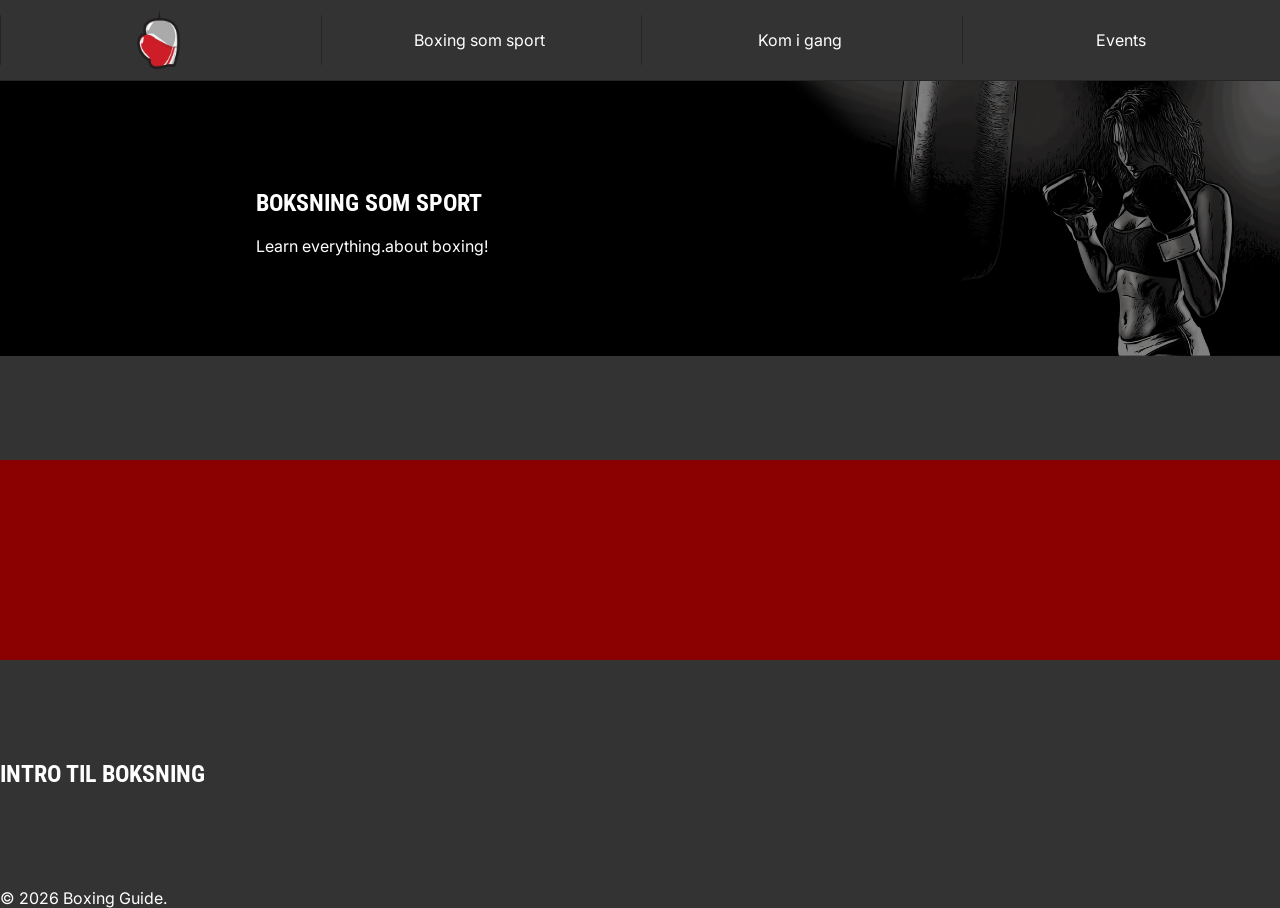
==== boxing som sport.html @ 8a67fa8e "outofsd" ====
<!doctype html>
<html lang="en">
  <head>
    <meta charset="UTF-8" />
    <meta name="viewport" content="width=device-width, initial-scale=1.0" />
    <title>Boxing som sport</title>
    <link rel="stylesheet" href="css/style.css" />
    <link rel="stylesheet" href="css/layout.css">
    <link rel="icon" href="imgs/favicon.png">
  </head>

  <body>
</html>
<body>
  

<header>
<nav class="grid4x1">
<a href="index.html"><img src="imgs/favicon.png" alt=""></a>
<a href="boxing som sport.html">Boxing som sport</a>
<a href="kom i gang.html">Kom i gang</a>
<a href="events.html">Events</a>
</nav>
</header>

<section class="sectionpadding">
<div class="hero">
  <img src="imgs/workout.png">
  <div class="hero-content-left">
    <h1>BOKSNING SOM SPORT</h1>
    <p>Learn everything.about boxing!</p>
  </div>
</div>

<div class="redsection"></div>
<h1>INTRO TIL BOKSNING</h1>
</div>
</section>








<footer>
&copy 2026 Boxing Guide.

</footer>


</body>
---- css/style.css ----
@font-face {
  font-family: "babes";
  src: url(../fonts/babes-neue.woff2) format("woff2");
}

@font-face {
  font-family: "inter";
  src: url(../fonts/inter.woff2) format("woff2");
}

@font-face {
  font-family: "roboto";
  src: url(../fonts/roboto.woff2) format("woff2");
}

html {
  scroll-behavior: smooth;
}

p {
  font-family: "inter", sans-serif;
}

h1, h2{
  font-family: "roboto", sans-serif;
}


img {
  max-width: 100%;
  height: auto;
}

body {
  margin: 0px;
  padding: 0px;
  background-color: #333;
  font-family: "inter";
  color: white;
}

summary {
  font-family: "roboto", sans-serif;
}

header {
  display: flex;
  align-items: center;
  height: 80px;
  position: sticky;
  top: 0;
  z-index: 10;
  border-bottom: #252525 solid 1px;
}

header a img {
align-items: left;
justify-content: left;
}

header a {
  color: inherit;
  text-decoration: none;
  display: flex;
  align-items: center;
}

nav {
  flex: 1;
  display: flex;
}

nav a {
  display: flex;
  justify-content: center;
  
  height: 80px;          
}

header img {
  max-height: 60px;
  padding-left: 0px;
}

.button1 {
  background-color: red;
  color: white;
  margin-top: 100px;
  border: none;
  padding: 18px 50px;
}

.button1:hover {
  background-color: darkred;
  transition: ease 0.1s;
  color: black;
  cursor: pointer;
}

.hero {
  position: relative;
} 

.hero img {
  width: 100%;
  height: auto;
  filter: brightness(50%);
}

.sectionpadding{
  margin-bottom: 100px;
}

.sectionpadding2{
  margin: 100px 200px;
  
}

.hero-content {
  position: absolute;
  top: 50%;
  left: 50%;
  transform: translate(-50%, -50%);
  color: white;
  text-align: center;
}

.hero-content-left {
  position: absolute;
  top: 50%;
  left: 20%;
  transform: translateY(-50%);
  color: white;
  text-align: left;
}

.grid4x1 {
  display: grid;
  background-color: #333;
  grid-template-columns: repeat(4, 1fr);
  gap: 2px;

}

.grid4x1 a {
position: relative;
  border-right: none;
}

.grid4x1 a:hover {
  background: red;
  filter: brightness(70%);
  transition: transform 0.3s ease;
}

.grid4x1 a::before {
  content: "";
  position: absolute;
  left: 0;
  top: 15px;
  bottom: 15px;
  width: 1px;
  background: #252525;
}

.grid1-1 {
  display: grid;
  background-color: #333;
  grid-template-columns: 1fr 1fr;
  gap: 2px;
  margin: 10px;
}



.card {
  height: 300px;
  background-size: cover;
  background-position: center;
  position: relative;
  border-radius: 5px;
}

.card1 { background-image: url(../imgs/gervonte-davis.webp); }
.card2 { background-image: url(../imgs/gervonte2.jpg); }
.card3 { background-image: url(../imgs/ringropes.jpg); }
.card4 { background-image: url(../imgs/beginner.jpg); }

.card1:hover,
.card2:hover,
.card3:hover,
.card4:hover {
  filter: brightness(70%);
  transition: transform 0.3s ease;
  transform: scale(1.05);
}

.card::before {
  content: "";
  position: absolute;
  inset: 0;
  background: rgba(0,0,0,0.3); /* darkness */
  border-radius: 5px;
}

.text {
  position: relative;
  z-index: 2;
}

.text {
  position: absolute;
  inset: 0;
  display: flex;
  justify-content: center;
  align-items: center;
  text-align: center;
  color: white;
  flex-direction: column; 
}

.centered {
  justify-content: center;
  align-items: center;

}

.faq {
  color: white;
  background: #333;
  padding: 40px;
  max-width: 800px;
  margin: 100px auto;
}

.faq h1 {
  text-align: center;
  margin-bottom: 70px;
}

.faq details {
  color: white;
  margin-bottom: 20px;
  padding: 10px 0;
  border-top: 1px solid #ccc;
  padding: 15px 0;
}

.faq summary {
  color: white;
  font-size: 18px;
  cursor: pointer;
  list-style: none;
  display: flex;
  justify-content: space-between;
}

.faq-content {
  max-height: 0;
  overflow: hidden;
  transition: 0.3s ease;
}

.faq summary::after {
  content: "+";
  font-size: 20px;
}

details[open] .faq-content {
  max-height: 200px;
}

.faq details[open] summary::after {
  content: "−";
}

.redsection {
  background-color: darkred;
  height: 200px;
  margin: 100px 0;
}
---- css/layout.css ----
@media (min-width: 768px) {
    header ul{
        display: flex;
        list-style: none;
        justify-content: center;
        gap: 20px;
    }

}
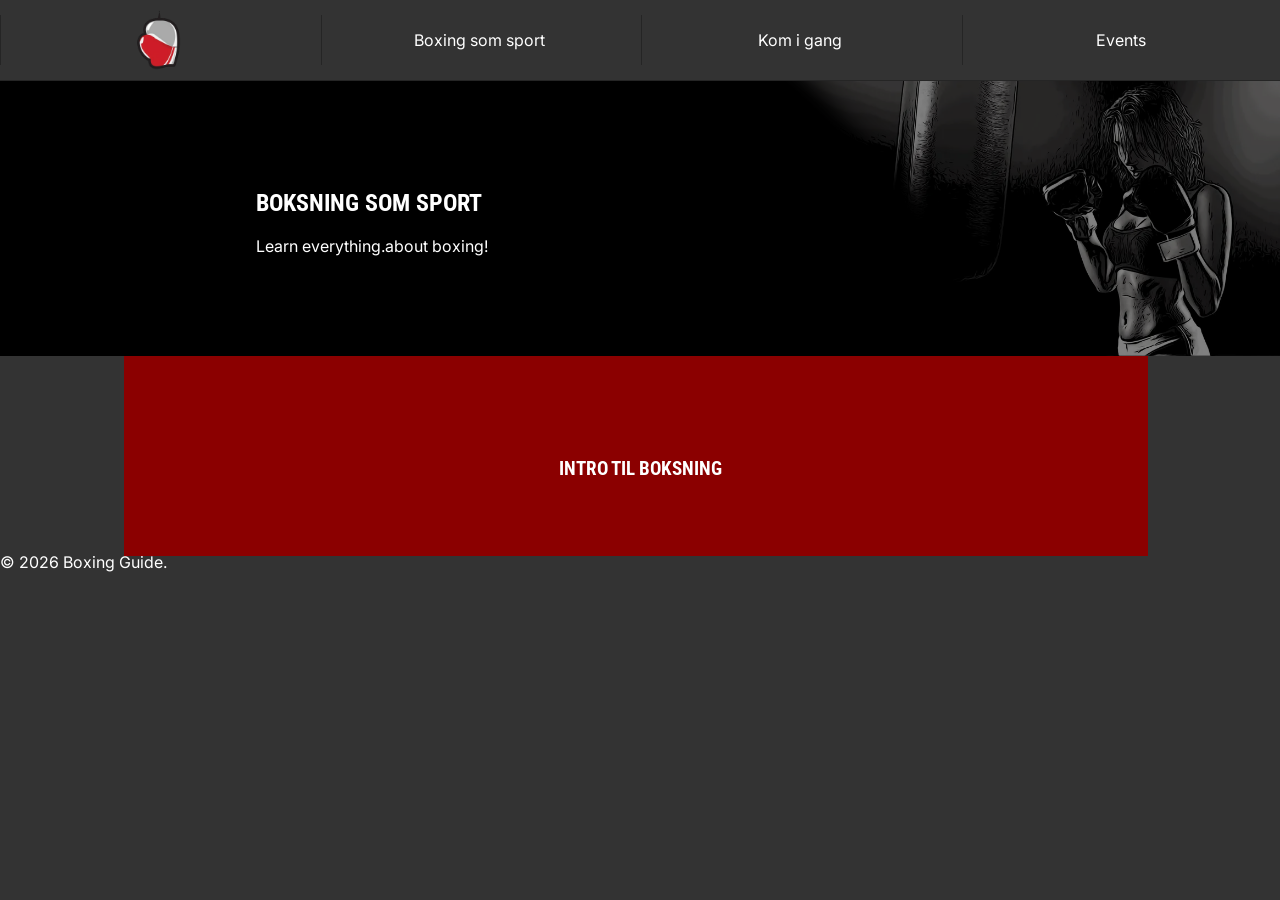
==== commit 5e7d9c8e: "pushing p" ====
--- a/boxing som sport.html
+++ b/boxing som sport.html
@@ -23,18 +23,26 @@
 </nav>
 </header>
 
-<section class="sectionpadding">
-<div class="hero">
-  <img src="imgs/workout.png">
-  <div class="hero-content-left">
-    <h1>BOKSNING SOM SPORT</h1>
-    <p>Learn everything.about boxing!</p>
-  </div>
+<section>
+<div>
+    <div class="hero">
+        <img src="imgs/workout.png">
+        <div class="hero-content-left">
+            <h1>BOKSNING SOM SPORT</h1>
+            <p>Learn everything.about boxing!</p>
+        </div>
+    </div>
 </div>
 
-<div class="redsection"></div>
-<h1>INTRO TIL BOKSNING</h1>
-</div>
+<section>
+    <div class="container">
+        <div class="redsection">
+            <h1 class="hero-content">INTRO TIL BOKSNING</h1>
+        </div>
+
+    </div>
+</section>
+
 </section>
 
 
--- a/css/style.css
+++ b/css/style.css
@@ -21,10 +21,10 @@
   font-family: "inter", sans-serif;
 }
 
-h1, h2{
+h1,
+h2 {
   font-family: "roboto", sans-serif;
 }
-
 
 img {
   max-width: 100%;
@@ -43,6 +43,11 @@
   font-family: "roboto", sans-serif;
 }
 
+section {
+  margin: 0px;
+  padding: 0px;
+}
+
 header {
   display: flex;
   align-items: center;
@@ -54,8 +59,8 @@
 }
 
 header a img {
-align-items: left;
-justify-content: left;
+  align-items: left;
+  justify-content: left;
 }
 
 header a {
@@ -73,8 +78,8 @@
 nav a {
   display: flex;
   justify-content: center;
-  
-  height: 80px;          
+
+  height: 80px;
 }
 
 header img {
@@ -99,7 +104,7 @@
 
 .hero {
   position: relative;
-} 
+}
 
 .hero img {
   width: 100%;
@@ -107,13 +112,12 @@
   filter: brightness(50%);
 }
 
-.sectionpadding{
+.sectionpadding {
   margin-bottom: 100px;
 }
 
-.sectionpadding2{
+.sectionpadding2 {
   margin: 100px 200px;
-  
 }
 
 .hero-content {
@@ -139,11 +143,10 @@
   background-color: #333;
   grid-template-columns: repeat(4, 1fr);
   gap: 2px;
-
 }
 
 .grid4x1 a {
-position: relative;
+  position: relative;
   border-right: none;
 }
 
@@ -171,8 +174,6 @@
   margin: 10px;
 }
 
-
-
 .card {
   height: 300px;
   background-size: cover;
@@ -181,10 +182,18 @@
   border-radius: 5px;
 }
 
-.card1 { background-image: url(../imgs/gervonte-davis.webp); }
-.card2 { background-image: url(../imgs/gervonte2.jpg); }
-.card3 { background-image: url(../imgs/ringropes.jpg); }
-.card4 { background-image: url(../imgs/beginner.jpg); }
+.card1 {
+  background-image: url(../imgs/gervonte-davis.webp);
+}
+.card2 {
+  background-image: url(../imgs/gervonte2.jpg);
+}
+.card3 {
+  background-image: url(../imgs/ringropes.jpg);
+}
+.card4 {
+  background-image: url(../imgs/beginner.jpg);
+}
 
 .card1:hover,
 .card2:hover,
@@ -199,7 +208,7 @@
   content: "";
   position: absolute;
   inset: 0;
-  background: rgba(0,0,0,0.3); /* darkness */
+  background: rgba(0, 0, 0, 0.3); /* darkness */
   border-radius: 5px;
 }
 
@@ -216,13 +225,12 @@
   align-items: center;
   text-align: center;
   color: white;
-  flex-direction: column; 
+  flex-direction: column;
 }
 
 .centered {
   justify-content: center;
   align-items: center;
-
 }
 
 .faq {
@@ -277,5 +285,12 @@
 .redsection {
   background-color: darkred;
   height: 200px;
-  margin: 100px 0;
-}+  width: 100%;
+  margin: -4px;
+}
+
+.container {
+  width: 80%;
+  margin: 0px auto;
+  margin-top: 0px;
+}
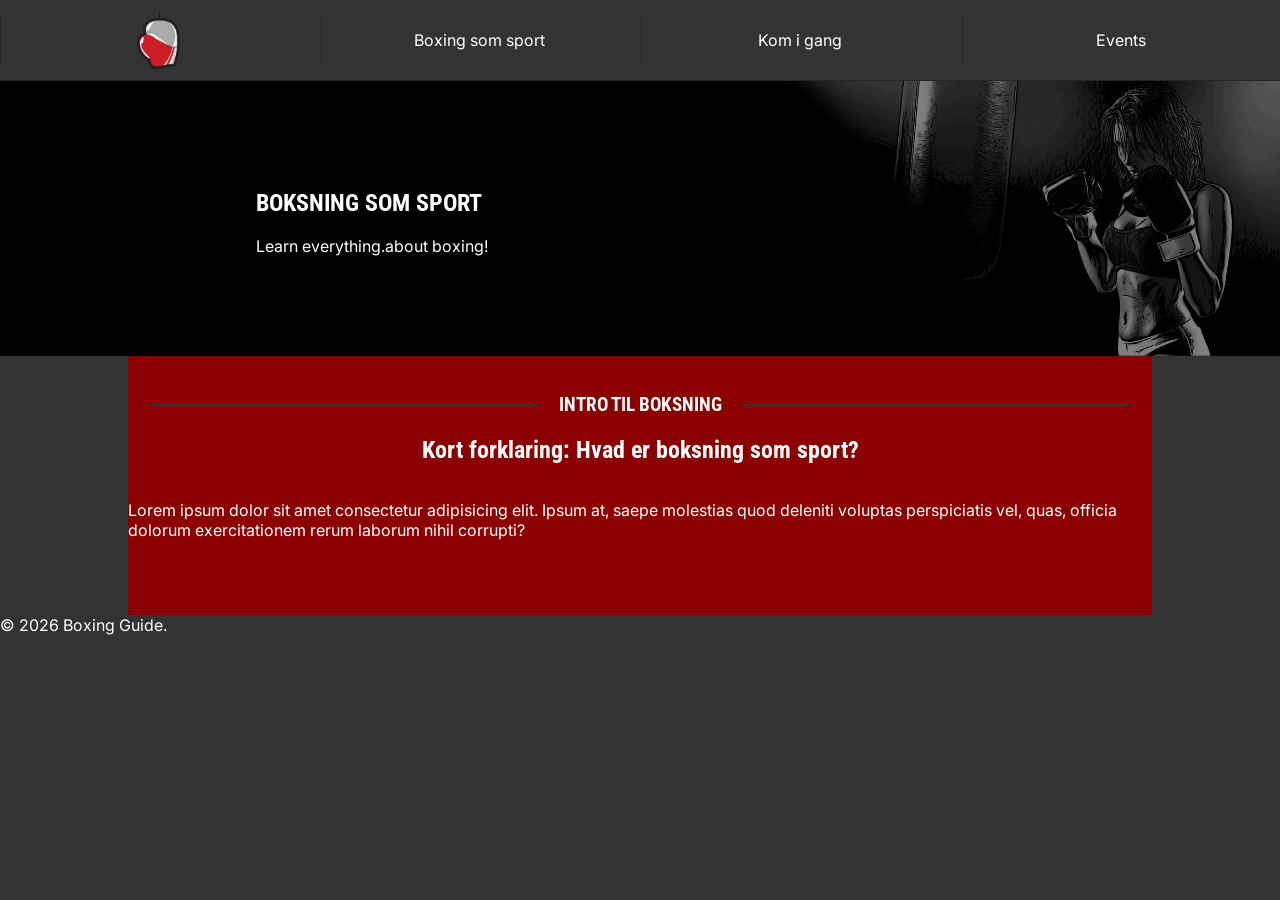
==== commit 61f55ab4: "kick out - travis scott" ====
--- a/boxing som sport.html
+++ b/boxing som sport.html
@@ -34,12 +34,11 @@
     </div>
 </div>
 
-<section>
-    <div class="container">
-        <div class="redsection">
-            <h1 class="hero-content">INTRO TIL BOKSNING</h1>
-        </div>
-
+<section class="container">
+    <div class="redsection">
+        <div class="title-line"><h1>INTRO TIL BOKSNING</h1></div>
+        <h2>Kort forklaring: Hvad er boksning som sport?</h2>
+        <p>Lorem ipsum dolor sit amet consectetur adipisicing elit. Ipsum at, saepe molestias quod deleniti voluptas perspiciatis vel, quas, officia dolorum exercitationem rerum laborum nihil corrupti?</p>
     </div>
 </section>
 
--- a/css/style.css
+++ b/css/style.css
@@ -286,7 +286,12 @@
   background-color: darkred;
   height: 200px;
   width: 100%;
-  margin: -4px;
+  margin-top: -25px;
+  padding: 40px 0px;
+  display: flex;
+  flex-direction: column;
+  justify-content: center;
+  align-items: center;
 }
 
 .container {
@@ -294,3 +299,23 @@
   margin: 0px auto;
   margin-top: 0px;
 }
+
+.title-line {
+  display: flex;
+  align-items: center;
+  gap: 20px;
+  width: 96%;
+}
+
+.title-line::before,
+.title-line::after {
+  content: "";
+  flex: 1;
+  height: 2px;
+  background: #333;
+}
+
+.title-line h1 {
+  margin: 0;
+  white-space: nowrap;
+}
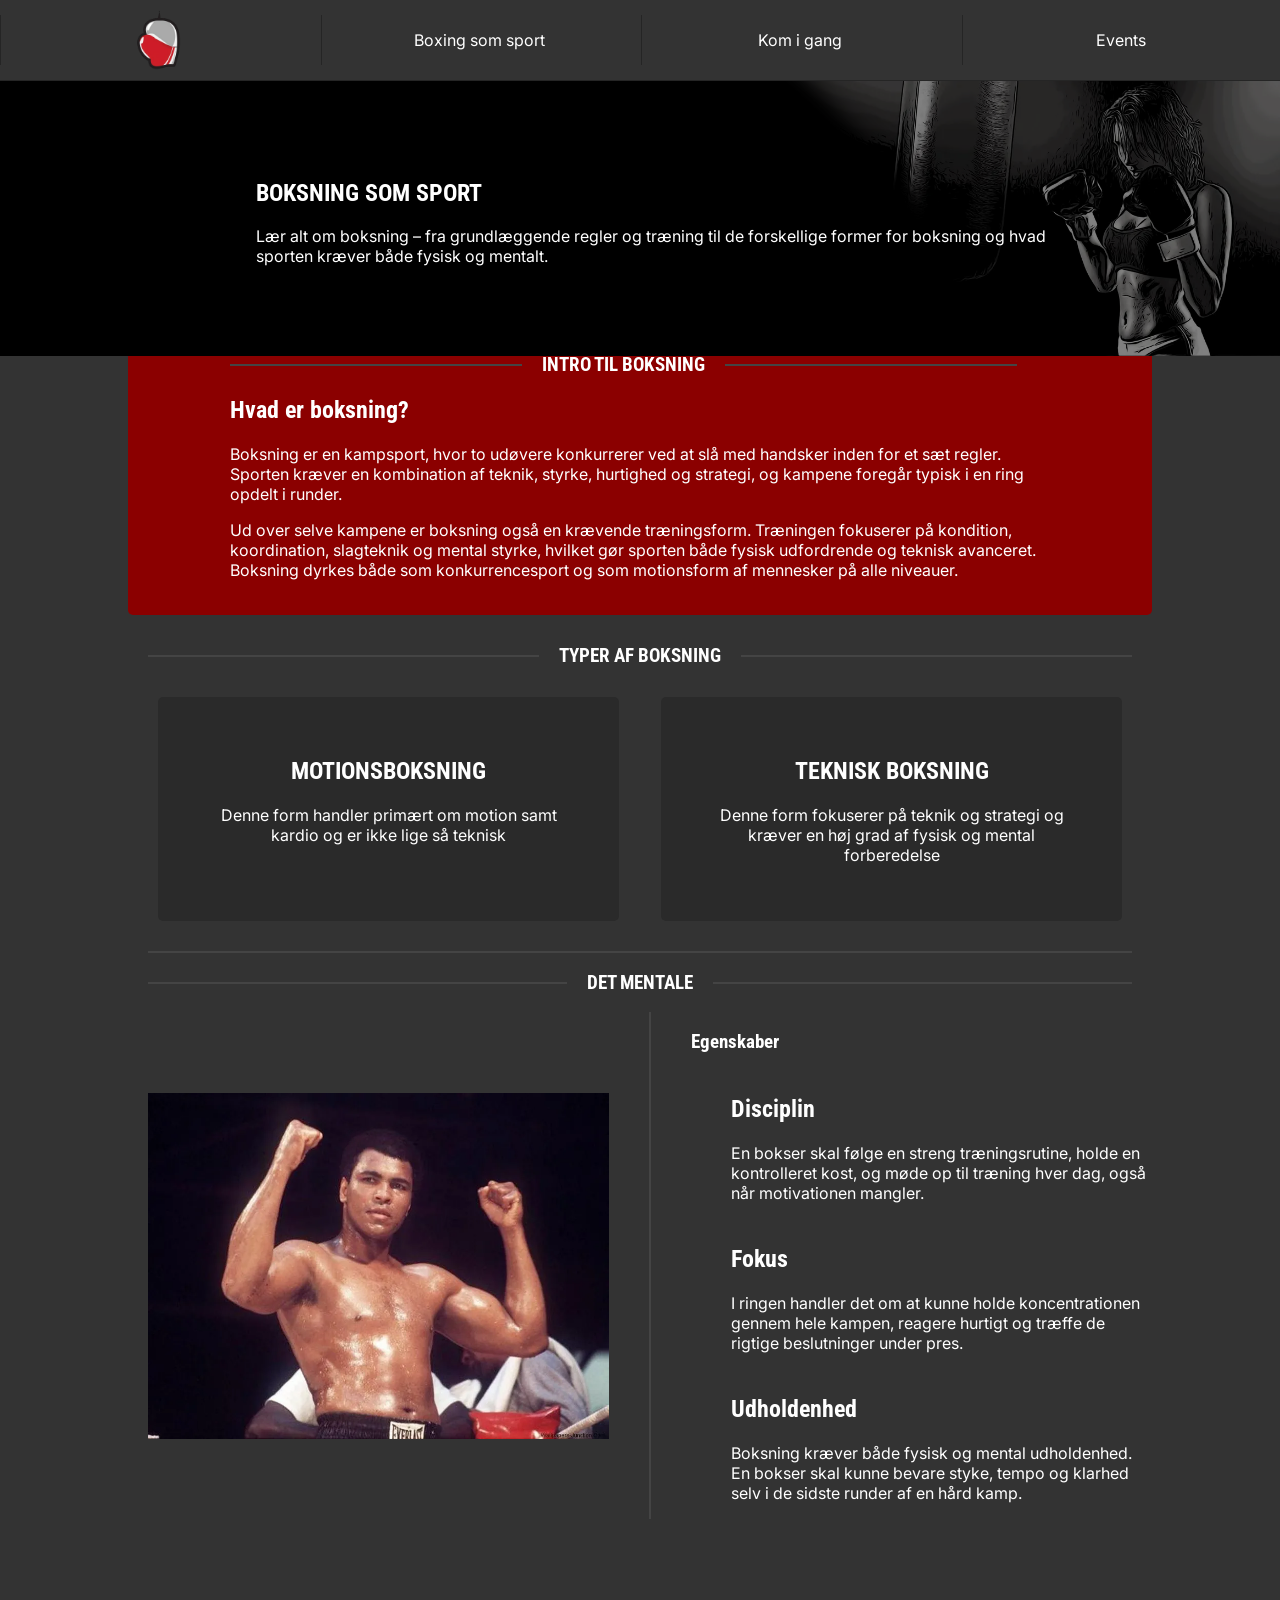
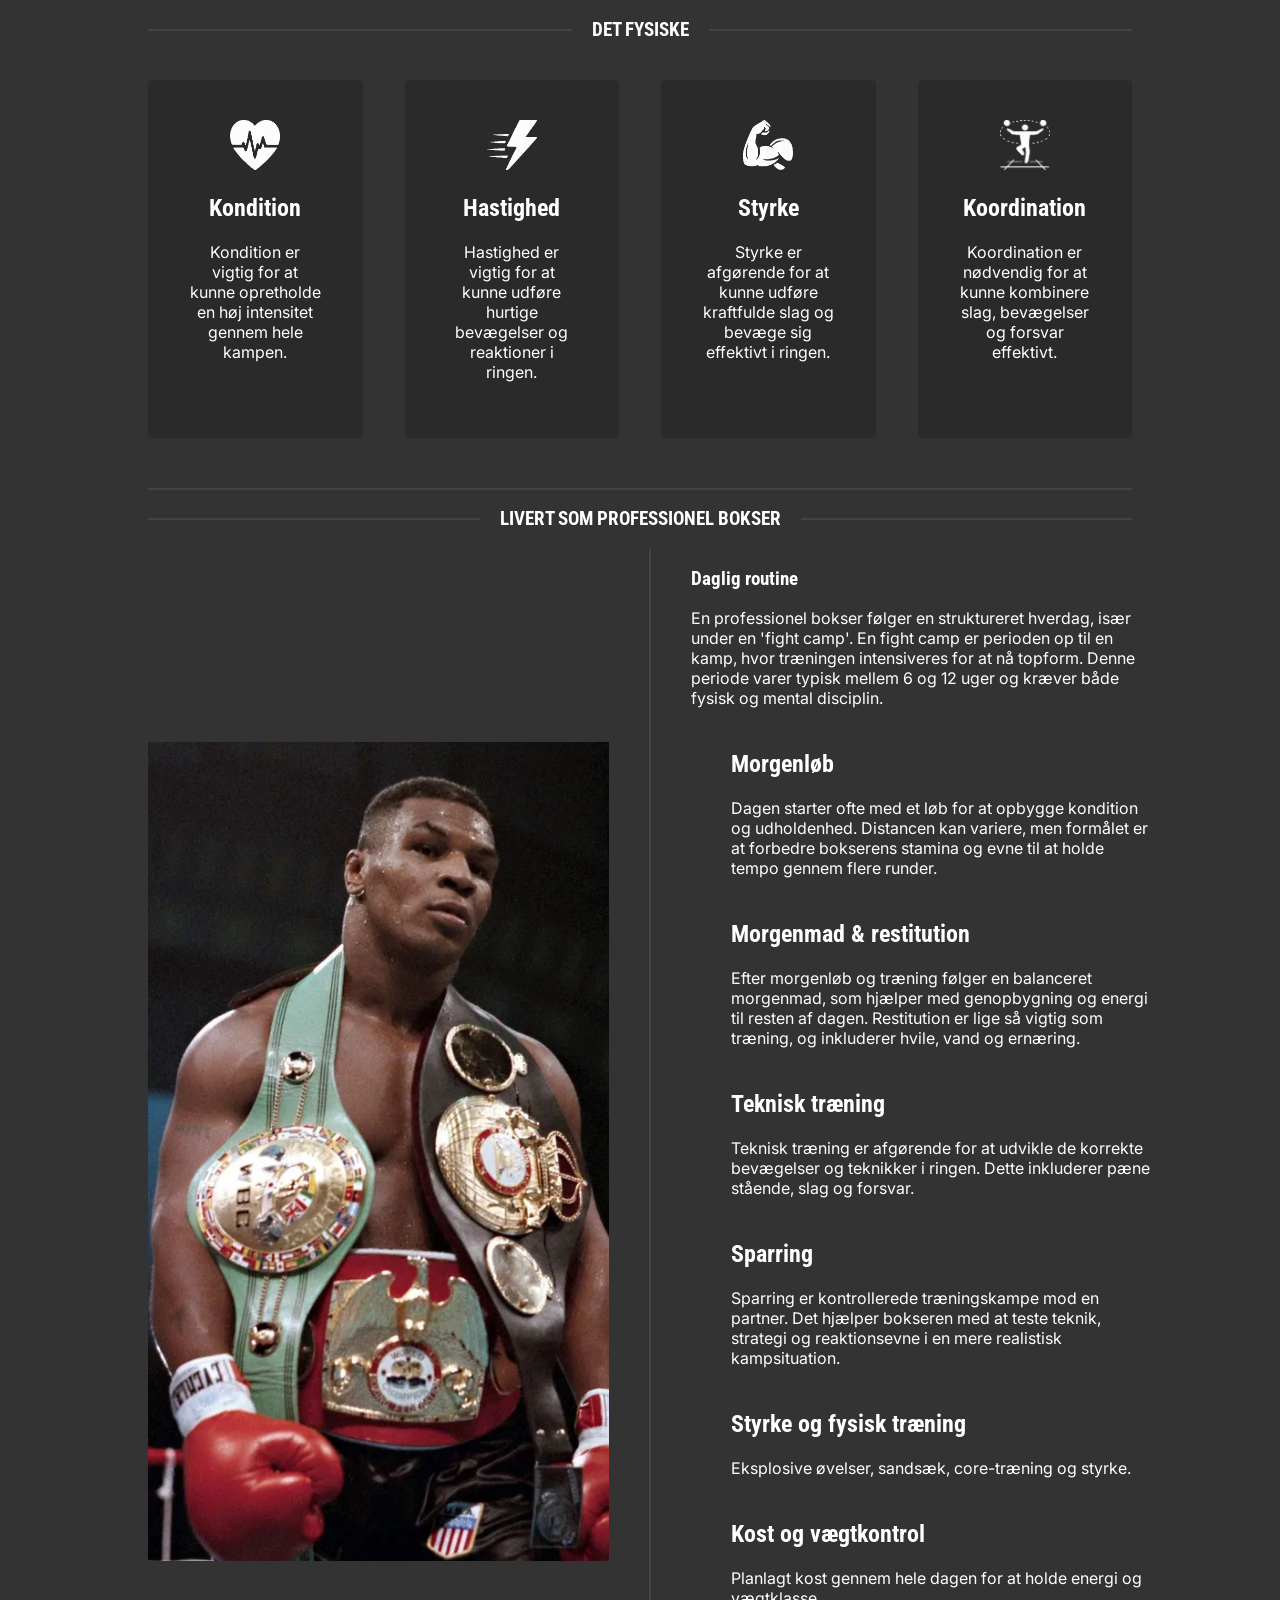
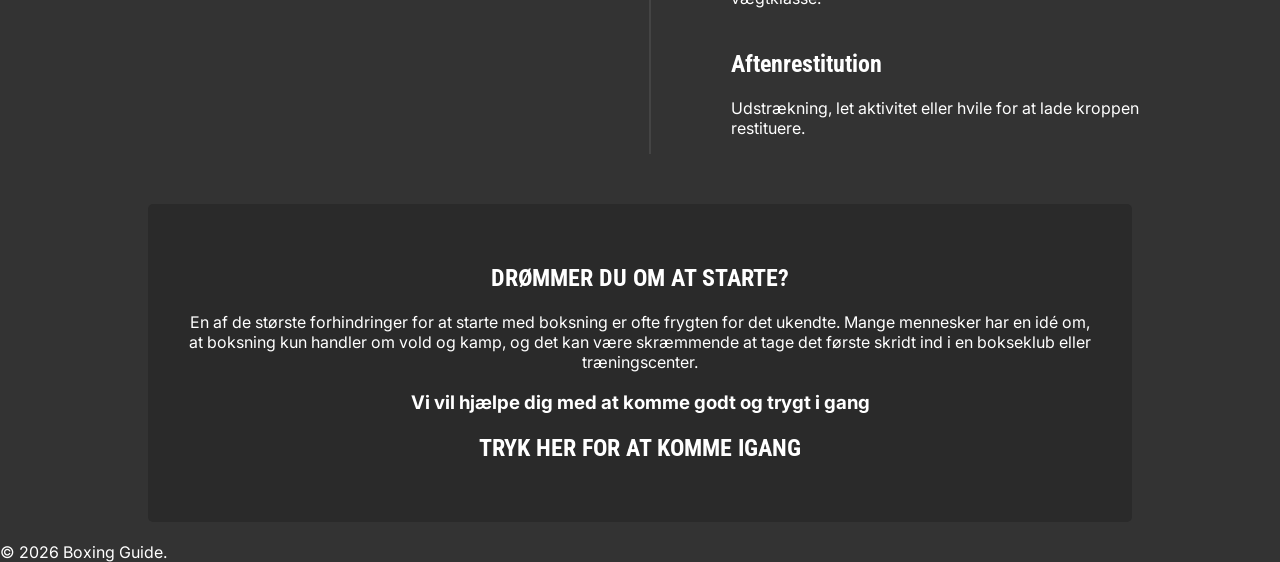
==== commit 076bca04: "Passiontfruit - Drake" ====
--- a/boxing som sport.html
+++ b/boxing som sport.html
@@ -5,56 +5,253 @@
     <meta name="viewport" content="width=device-width, initial-scale=1.0" />
     <title>Boxing som sport</title>
     <link rel="stylesheet" href="css/style.css" />
-    <link rel="stylesheet" href="css/layout.css">
-    <link rel="icon" href="imgs/favicon.png">
+    <link rel="stylesheet" href="css/layout.css" />
+    <link rel="icon" href="imgs/favicon.png" />
   </head>
-
-  <body>
 </html>
 <body>
-  
-
-<header>
-<nav class="grid4x1">
-<a href="index.html"><img src="imgs/favicon.png" alt=""></a>
-<a href="boxing som sport.html">Boxing som sport</a>
-<a href="kom i gang.html">Kom i gang</a>
-<a href="events.html">Events</a>
-</nav>
-</header>
-
-<section>
-<div>
-    <div class="hero">
-        <img src="imgs/workout.png">
+  <header>
+    <nav class="grid4x1">
+      <a href="index.html"><img src="imgs/favicon.png" alt="" /></a>
+      <a href="boxing som sport.html">Boxing som sport</a>
+      <a href="kom i gang.html">Kom i gang</a>
+      <a href="events.html">Events</a>
+    </nav>
+  </header>
+
+  <section>
+    <div>
+      <div class="hero">
+        <img src="imgs/workout.png" />
         <div class="hero-content-left">
-            <h1>BOKSNING SOM SPORT</h1>
-            <p>Learn everything.about boxing!</p>
-        </div>
+          <h1>BOKSNING SOM SPORT</h1>
+          <p class="text-box">Lær alt om boksning – fra grundlæggende regler og træning til de forskellige former for boksning og hvad sporten kræver både fysisk og mentalt.</p>
+        </div>
+      </div>
     </div>
-</div>
-
-<section class="container">
-    <div class="redsection">
+
+    <section class="container">
+      <div class="redsection">
+        <div class="text-box">
         <div class="title-line"><h1>INTRO TIL BOKSNING</h1></div>
-        <h2>Kort forklaring: Hvad er boksning som sport?</h2>
-        <p>Lorem ipsum dolor sit amet consectetur adipisicing elit. Ipsum at, saepe molestias quod deleniti voluptas perspiciatis vel, quas, officia dolorum exercitationem rerum laborum nihil corrupti?</p>
+        <h2>Hvad er boksning?</h2>
+        <p>Boksning er en kampsport, hvor to udøvere konkurrerer ved at slå med handsker inden for et sæt regler. Sporten kræver en kombination af teknik, styrke, hurtighed og strategi, og kampene foregår typisk i en ring opdelt i runder.</p>
+        <p>Ud over selve kampene er boksning også en krævende træningsform. Træningen fokuserer på kondition, koordination, slagteknik og mental styrke, hvilket gør sporten både fysisk udfordrende og teknisk avanceret. Boksning dyrkes både som konkurrencesport og som motionsform af mennesker på alle niveauer.</p>
+      </div>
     </div>
-</section>
-
-</section>
-
-
-
-
-
-
-
-
-<footer>
-&copy 2026 Boxing Guide.
-
-</footer>
-
-
-</body>+    </section>
+
+    <section class="container2">
+      <div class="title-line">
+        <h1>TYPER AF BOKSNING</h1>
+      </div>
+
+      <div class="grid1-1">
+        <div class="box" data-target="motionmodal">
+          <h2>MOTIONSBOKSNING</h2>
+          <p>Denne form handler primært om motion samt kardio og er ikke lige så teknisk</p>
+        </div>
+
+        <div class="box" data-target="kampmodal">
+          <h2>TEKNISK BOKSNING</h2>
+          <p>Denne form fokuserer på teknik og strategi og kræver en høj grad af fysisk og mental forberedelse</p>
+        </div>
+      </div>
+
+      <div id="motionmodal" class="modal">
+        <div class="modal-content">
+          <span class="close">&times;</span>
+          <h2>MOTIONSBOKSNING</h2>
+          <h1>Hvad er motionsboksning?</h1>
+          <p>
+            Motionsboksning er en træningsform, der er inspireret af klassisk boksning, men uden fokus på kamp eller konkurrence. I stedet handler motionsboksning om at forbedre kondition, styrke og teknik gennem forskellige bokseinspirerede øvelser.
+          </p>
+          <p>Træningen foregår typisk uden egentlig kamp i ringen. I stedet arbejder man med slagkombinationer, sandsæk, skyggeboksning og fodarbejde. Målet er at få en effektiv træning, der både styrker kroppen og forbedrer udholdenheden.</p>
+
+          <h2>Hvordan foregår en typisk træning?</h2>
+          <p>En træning i motionsboksning består ofte af flere forskellige dele. Først starter man typisk med opvarmning, hvor kroppen gøres klar til træning gennem let konditionstræning og mobilitetsøvelser.</p>
+          <p>Derefter arbejder man med tekniske øvelser som slagkombinationer, skyggeboksning, træning på sandsæk og fodarbejde. Mange hold inkluderer også styrke- og konditionsøvelser som armbøjninger, maveøvelser, burpees eller intervaltræning.</p>
+          <p>Det gør motionsboksning til en meget alsidig træning, hvor hele kroppen bliver aktiveret.</p>
+
+          <h2>Hvad er fordelene ved motionsboksning?</h2>
+          <p>Motionsboksning har mange fordele, både fysisk og mentalt. Træningen forbedrer kondition og udholdenhed, styrker kroppen og træner koordination og balance. Samtidig kan det være en effektiv måde at tabe sig eller holde vægten på.</p>
+          <p>Mentalt kan motionsboksning også have en positiv effekt. Mange oplever, at træningen hjælper med at reducere stress, forbedre fokus og give mere energi i hverdagen.</p>
+
+          <h2>Hvem er motionsboksning for?</h2>
+          <p>Motionsboksning er for næsten alle, og man behøver ikke have erfaring med boksning eller kampsport for at begynde. Træningen kan tilpasses forskellige niveauer, så både begyndere og mere erfarne motionister kan være med.</p>
+          <p>Det er især populært blandt personer, der ønsker en anderledes og mere dynamisk træningsform end traditionel fitness.</p>
+
+          <h2>Motionsboksning vs. traditionel boksning</h2>
+          <p>Den største forskel mellem motionsboksning og traditionel boksning er, at motionsboksning ikke fokuserer på kampe. I traditionel boksning træner man ofte med henblik på sparring og konkurrencer.</p>
+          <p>I motionsboksning handler det derimod om træning og motion. Derfor er der typisk mindre fokus på kontakt og mere fokus på teknik, kondition og styrke.</p>
+
+          <h2>Hvor kan man dyrke motionsboksning?</h2>
+          <p>Motionsboksning tilbydes i mange fitnesscentre og bokseklubber. Ofte foregår træningen på hold, hvor en træner guider deltagerne gennem forskellige øvelser og teknikker.</p>
+          <p>Nogle steder kan man også træne individuelt på sandsæk eller med en træningspartner. Uanset formen er motionsboksning en effektiv måde at holde sig i form på og samtidig lære elementer fra boksningens verden.</p>
+        </div>
+      </div>
+
+      <div id="kampmodal" class="modal">
+        <div class="modal-content">
+          <span class="close">&times;</span>
+          <h2 class="center">TEKNISK BOKSNING</h2>
+          <h2>Hvad er teknisk boksning?</h2>
+          <p>
+            Teknisk boksning er en form for boksetræning, hvor fokus ligger på teknik, præcision og forståelse af boksningens grundlæggende elementer. I modsætning til motionsboksning, hvor hovedmålet ofte er kondition og træning, handler teknisk
+            boksning om at lære selve sporten og udvikle de færdigheder, der kræves for at bokse korrekt.
+          </p>
+          <p>Træningen fokuserer på at lære de rigtige slag, korrekt fodarbejde, balance og timing. Målet er at opbygge en solid teknisk base, som gør det muligt at bokse effektivt og kontrolleret.</p>
+
+          <h2>Hvordan foregår en typisk træning?</h2>
+          <p>En træning i teknisk boksning starter ofte med opvarmning for at gøre kroppen klar til de tekniske øvelser. Derefter arbejder man med forskellige tekniske elementer af boksning, ofte med stor fokus på korrekt udførelse.</p>
+          <p>Typiske øvelser kan være skyggeboksning, hvor man øver slagkombinationer og bevægelser uden modstander, træning på sandsæk, samt øvelser hvor man arbejder sammen med en partner eller træner.</p>
+          <p>Fodarbejde er også en vigtig del af træningen. Bokseren lærer at bevæge sig hurtigt og balanceret rundt i ringen, samtidig med at man kan angribe og forsvare sig effektivt.</p>
+
+          <h2>Hvad lærer man i teknisk boksning?</h2>
+          <p>I teknisk boksning lærer man blandt andet de grundlæggende slag i boksning, såsom jab, cross, hook og uppercut. Man arbejder også med forsvarsteknikker som parader, blokeringer og undvigelser.</p>
+          <p>Derudover træner man timing, afstand og reaktionsevne. Disse færdigheder er afgørende for at kunne bokse effektivt og kontrollere situationen i ringen.</p>
+
+          <h2>Hvem er teknisk boksning for?</h2>
+          <p>
+            Teknisk boksning er for personer, der ønsker at lære selve sporten boksning og blive bedre til teknikken bag slag, bevægelse og strategi. Det kan være både begyndere, der vil lære de rigtige grundprincipper, og mere erfarne udøvere, der
+            ønsker at forbedre deres færdigheder.
+          </p>
+          <p>Træningen er også velegnet for dem, der overvejer at gå videre til sparring eller kamp på et senere tidspunkt, da en god teknik er afgørende for at kunne bokse sikkert og effektivt.</p>
+
+          <h2>Teknisk boksning vs. motionsboksning</h2>
+          <p>Forskellen mellem teknisk boksning og motionsboksning ligger primært i fokusset. I motionsboksning handler træningen ofte om fitness, kondition og generel motion. I teknisk boksning er fokus derimod på at lære boksning som sport.</p>
+          <p>Der arbejdes mere detaljeret med teknik, slagkombinationer, bevægelse og strategi. Derfor er teknisk boksning ofte et skridt tættere på den klassiske form for boksning.</p>
+        </div>
+      </div>
+
+      <div class="divider"></div>
+      <h1 class="title-line">DET MENTALE</h1>
+
+      <div class="mental-section">
+        <img src="imgs/stance/muhammad-ali.jpg" alt="Muhammad ali with his hands up after winning a fight"/>
+
+        <div class="line"></div>
+
+        <div class="top">
+          <h1>Egenskaber</h1>
+          <ul>
+            <h2 class="margin-top">Disciplin</h2>
+            <p>En bokser skal følge en streng træningsrutine, holde en kontrolleret kost, og møde op til træning hver dag, også når motivationen mangler.</p>
+
+            <h2 class="margin-top">Fokus</h2>
+            <p>I ringen handler det om at kunne holde koncentrationen gennem hele kampen, reagere hurtigt og træffe de rigtige beslutninger under pres.</p>
+
+            <h2 class="margin-top">Udholdenhed</h2>
+            <p>Boksning kræver både fysisk og mental udholdenhed. En bokser skal kunne bevare styke, tempo og klarhed selv i de sidste runder af en hård kamp.</p>
+         </ul>
+        </div>
+      </div>
+    </section>
+
+    <section class="container2">
+    
+    <div class="margin-top2">
+        </div>
+      <h1 class="title-line">DET FYSISKE</h1>
+      <div class="grid4x1">
+        <div class="box">
+            <img src="imgs/icons/kondition.png" class="icon">
+          <h2>Kondition</h2>
+          <p>Kondition er vigtig for at kunne opretholde en høj intensitet gennem hele kampen.</p>
+        </div>
+
+        <div class="box">
+            <img src="imgs/icons/speed.png" class="icon">
+          <h2>Hastighed</h2>
+          <p>Hastighed er vigtig for at kunne udføre hurtige bevægelser og reaktioner i ringen.</p>
+        </div>
+
+        <div class="box">
+            <img src="imgs/icons/strength.png" class="icon">
+          <h2>Styrke</h2>
+          <p>Styrke er afgørende for at kunne udføre kraftfulde slag og bevæge sig effektivt i ringen.</p>
+        </div>
+
+        <div class="box">
+            <img src="imgs/icons/coordination.png" class="icon">
+          <h2>Koordination</h2>
+          <p>Koordination er nødvendig for at kunne kombinere slag, bevægelser og forsvar effektivt.</p>
+        </div>
+      </div>
+    </section>
+
+
+    <section class="container2">
+        <div class="divider"></div>
+        <h1 class="title-line">LIVERT SOM PROFESSIONEL BOKSER</h1>
+<div class="mental-section">
+        <img src="imgs/champ.jpg" alt="Muhammad ali with his hands up after winning a fight" class="img2" />
+
+        <div class="line"></div>
+
+        <div class="top">
+          <h1>Daglig routine</h1>
+          <p>En professionel bokser følger en struktureret hverdag, især under en 'fight camp'. En fight camp er perioden op til en kamp, hvor træningen intensiveres for at nå topform. Denne periode varer typisk mellem 6 og 12 uger og kræver både fysisk og mental disciplin.</p>
+          <ul>
+            <h2 class="margin-top">Morgenløb</h2>
+            <p>Dagen starter ofte med et løb for at opbygge kondition og udholdenhed. Distancen kan variere, men formålet er at forbedre bokserens stamina og evne til at holde tempo gennem flere runder.</p>
+
+            <h2 class="margin-top">Morgenmad & restitution</h2>
+            <p>Efter morgenløb og træning følger en balanceret morgenmad, som hjælper med genopbygning og energi til resten af dagen. Restitution er lige så vigtig som træning, og inkluderer hvile, vand og ernæring.</p>
+
+            <h2 class="margin-top">Teknisk træning</h2>
+            <p>Teknisk træning er afgørende for at udvikle de korrekte bevægelser og teknikker i ringen. Dette inkluderer pæne stående, slag og forsvar.</p>
+
+            <h2 class="margin-top">Sparring</h2>
+            <p>Sparring er kontrollerede træningskampe mod en partner. Det hjælper bokseren med at teste teknik, strategi og reaktionsevne i en mere realistisk kampsituation.</p>
+
+            <h2 class="margin-top">Styrke og fysisk træning</h2>
+            <p>Eksplosive øvelser, sandsæk, core-træning og styrke.</p>
+
+            <h2 class="margin-top">Kost og vægtkontrol</h2>
+            <p>Planlagt kost gennem hele dagen for at holde energi og vægtklasse.</p>
+
+            <h2 class="margin-top">Aftenrestitution</h2>
+            <p>Udstrækning, let aktivitet eller hvile for at lade kroppen restituere.</p>
+          </ul>
+        </div>
+      </div>
+
+    </section>
+    
+    </section>
+
+    <section class="container2">
+      <a class="box" href="kom i gang.html">
+        <h1>DRØMMER DU OM AT STARTE?</h1>
+        <p>
+          En af de største forhindringer for at starte med boksning er ofte frygten for det ukendte. Mange mennesker har en idé om, at boksning kun handler om vold og kamp, og det kan være skræmmende at tage det første skridt ind i en bokseklub eller
+          træningscenter.
+        </p>
+        <h3>Vi vil hjælpe dig med at komme godt og trygt i gang</h3>
+        <h2>TRYK HER FOR AT KOMME IGANG</h2>
+      </a>
+    </section>
+  </section>
+
+  <footer>&copy 2026 Boxing Guide.</footer>
+
+  <script>
+    const boxes = document.querySelectorAll(".box");
+
+    boxes.forEach((box) => {
+      box.addEventListener("click", () => {
+        const target = box.dataset.target;
+        document.getElementById(target).style.display = "flex";
+      });
+    });
+
+    const closes = document.querySelectorAll(".close");
+
+    closes.forEach((btn) => {
+      btn.addEventListener("click", () => {
+        btn.closest(".modal").style.display = "none";
+      });
+    });
+  </script>
+</body>
--- a/css/style.css
+++ b/css/style.css
@@ -29,6 +29,12 @@
 img {
   max-width: 100%;
   height: auto;
+}
+
+.img1 {
+  height: 80%;
+  object-fit: cover;
+  object-position: top;
 }
 
 body {
@@ -172,6 +178,11 @@
   grid-template-columns: 1fr 1fr;
   gap: 2px;
   margin: 10px;
+}
+
+.icon {
+  width: 50px;
+  height: 50px;
 }
 
 .card {
@@ -215,9 +226,6 @@
 .text {
   position: relative;
   z-index: 2;
-}
-
-.text {
   position: absolute;
   inset: 0;
   display: flex;
@@ -226,6 +234,10 @@
   text-align: center;
   color: white;
   flex-direction: column;
+}
+
+.text-box {
+  width: 80%;
 }
 
 .centered {
@@ -292,12 +304,56 @@
   flex-direction: column;
   justify-content: center;
   align-items: center;
+  border-radius: 5px;
 }
 
 .container {
   width: 80%;
   margin: 0px auto;
   margin-top: 0px;
+}
+
+.container2 {
+  width: 80%;
+  margin: 0px auto;
+  margin-top: 30px;
+  justify-content: center;
+  align-items: center;
+  display: flex;
+  flex-direction: column;
+}
+
+.mental-section {
+  display: grid;
+  grid-template-columns: 1fr 2px 1fr;
+  align-items: center;
+  gap: 40px;
+  margin-left: 2%;
+}
+
+.line {
+  width: 2px;
+  height: 100%;
+  background: #444;
+}
+
+.top {
+  align-self: start;
+}
+
+.margin-top {
+  margin-top: 10%;
+}
+
+.margin-top2 {
+  margin-top: 5%;
+}
+
+.divider {
+  width: 96%;
+  background: #444;
+  height: 2px;
+  margin: 0px;
 }
 
 .title-line {
@@ -312,10 +368,68 @@
   content: "";
   flex: 1;
   height: 2px;
-  background: #333;
+  background: #444;
 }
 
 .title-line h1 {
   margin: 0;
   white-space: nowrap;
 }
+
+.box {
+  background: #2a2a2a;
+  padding: 40px;
+  border-radius: 5px;
+  text-align: center;
+  margin: 20px;
+  text-decoration: none;
+  color: white;
+}
+
+.box:hover {
+  background: #444;
+  transition: 0.3s ease;
+  cursor: pointer;
+  color: rgb(255, 79, 106);
+}
+
+.modal {
+  display: none;
+  position: fixed;
+  top: 0;
+  left: 0;
+  width: 100%;
+  height: 100%;
+  background: rgba(0, 0, 0, 0.5);
+  justify-content: center;
+  align-items: center;
+  z-index: 100;
+}
+
+.modal-content {
+  background: #2a2a2a;
+  padding: 20px;
+  border-radius: 5px;
+  width: 70%;
+  height: 80%;
+  text-align: left;
+  justify-content: center;
+  max-height: 80vh;
+  overflow-y: auto;
+}
+
+body.modal-open {
+  overflow: hidden;
+}
+.modal.show {
+  opacity: 1;
+  visibility: visible;
+}
+
+.close {
+  position: absolute;
+  top: 10%;
+  right: 10%;
+  font-size: 40px;
+  cursor: pointer;
+}
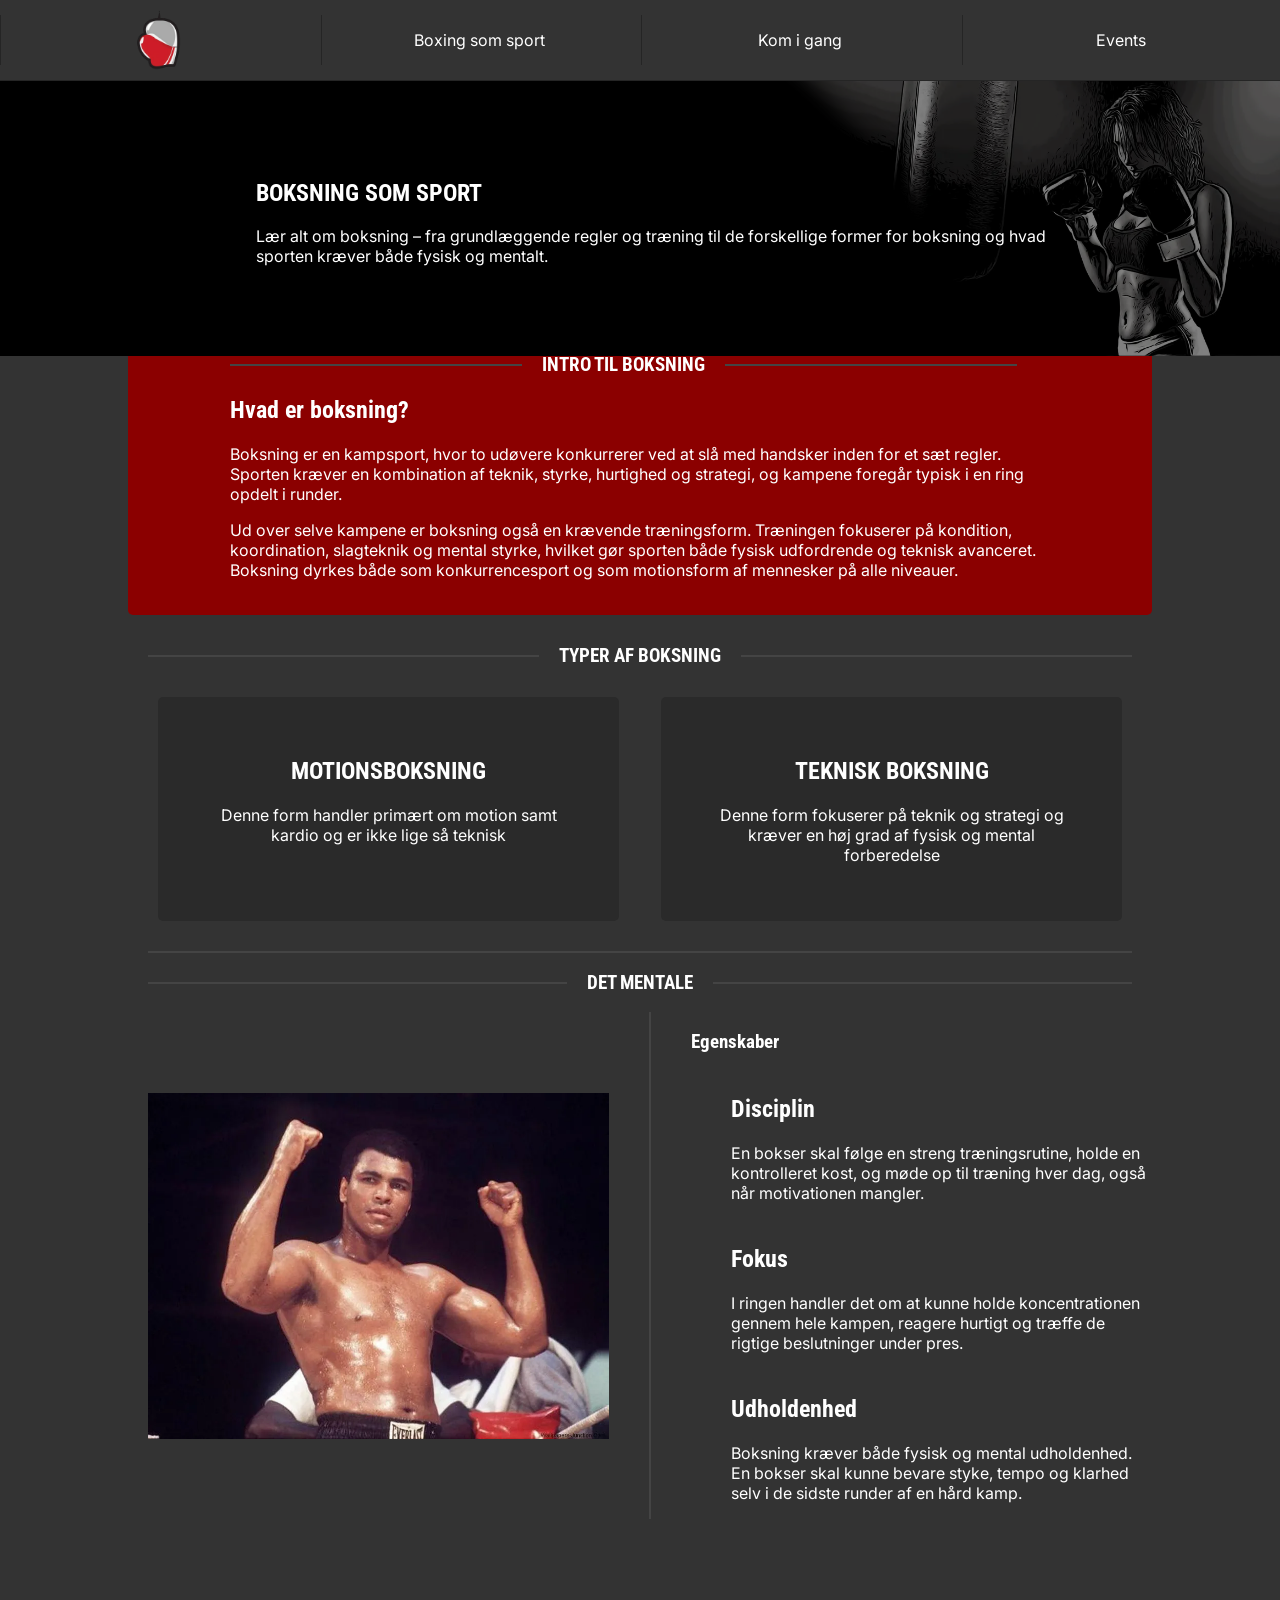
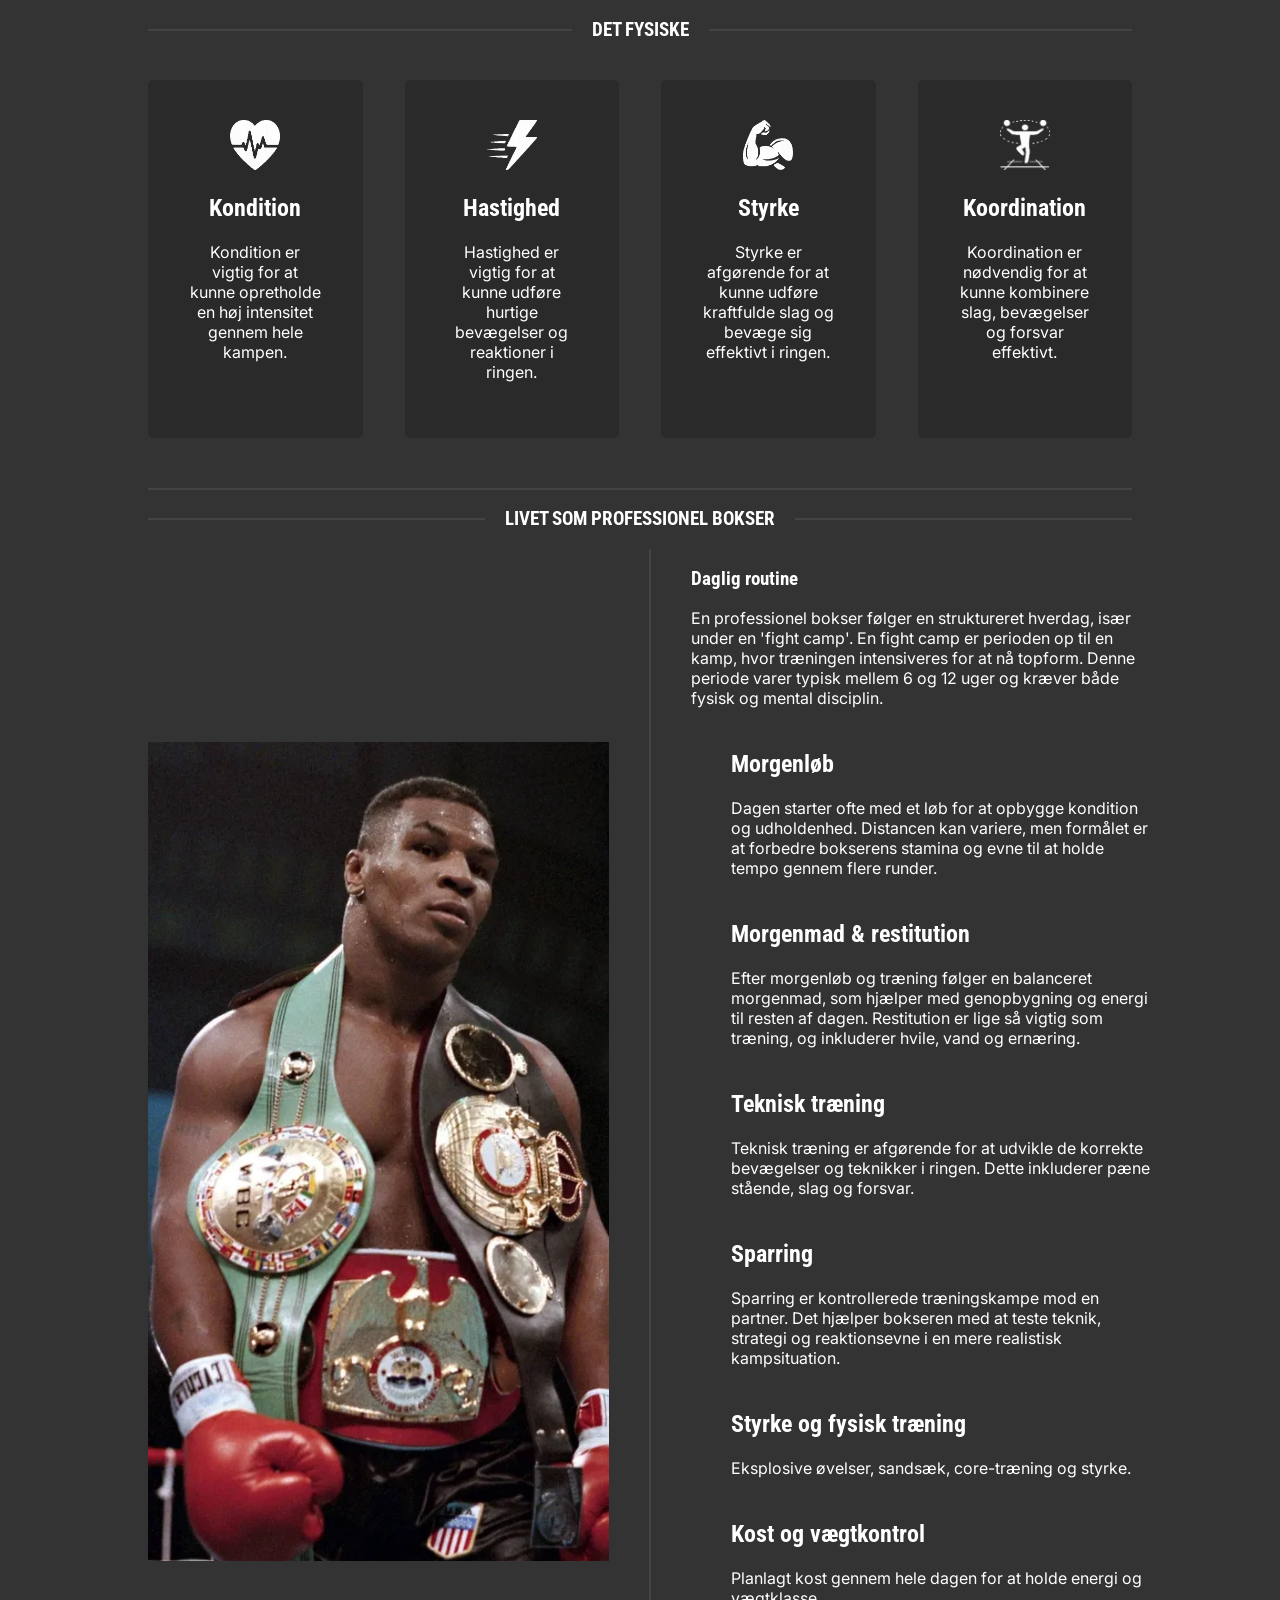
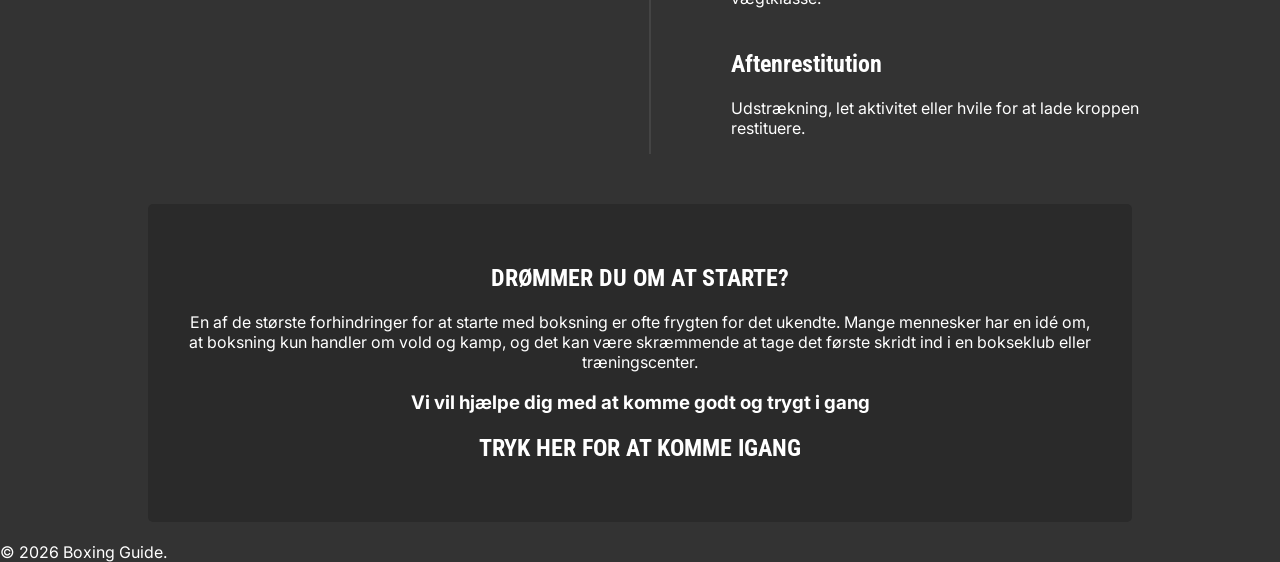
==== commit 345e49f9: "After hours - The Weeknd" ====
--- a/boxing som sport.html
+++ b/boxing som sport.html
@@ -183,7 +183,7 @@
 
     <section class="container2">
         <div class="divider"></div>
-        <h1 class="title-line">LIVERT SOM PROFESSIONEL BOKSER</h1>
+        <h1 class="title-line">LIVET SOM PROFESSIONEL BOKSER</h1>
 <div class="mental-section">
         <img src="imgs/champ.jpg" alt="Muhammad ali with his hands up after winning a fight" class="img2" />
 
--- a/css/style.css
+++ b/css/style.css
@@ -144,6 +144,20 @@
   text-align: left;
 }
 
+.grid3x1 {
+  display: grid;
+  background-color: #333;
+  grid-template-columns: repeat(3, 1fr);
+  gap: 2px;
+}
+
+.grid4-1 {
+  display: grid;
+  background-color: inherit;
+  grid-template-columns: repeat(4, 1fr);
+  gap: 2px;
+}
+
 .grid4x1 {
   display: grid;
   background-color: #333;
@@ -174,7 +188,7 @@
 
 .grid1-1 {
   display: grid;
-  background-color: #333;
+  background-color: inherit;
   grid-template-columns: 1fr 1fr;
   gap: 2px;
   margin: 10px;
@@ -236,6 +250,16 @@
   flex-direction: column;
 }
 
+.text2 {
+  margin-top: 0px;
+  display: flex;
+  justify-content: center;
+  align-items: center;
+  text-align: center;
+  color: white;
+  flex-direction: column;
+}
+
 .text-box {
   width: 80%;
 }
@@ -323,6 +347,19 @@
   flex-direction: column;
 }
 
+.container3 {
+  width: 60%;
+  margin: 0px auto;
+  padding: 40px;
+  margin-top: 30px;
+  justify-content: center;
+  border-radius: 5px;
+  align-items: center;
+  display: flex;
+  background-color: #252525;
+  flex-direction: column;
+}
+
 .mental-section {
   display: grid;
   grid-template-columns: 1fr 2px 1fr;
@@ -374,6 +411,33 @@
 .title-line h1 {
   margin: 0;
   white-space: nowrap;
+}
+
+.box3 {
+  background: #2a2a2a;
+  padding: 10px;
+  border-radius: 5px;
+  text-align: center;
+  margin: 20px;
+  text-decoration: none;
+  color: white;
+}
+
+.box3:hover {
+  background: #444;
+  transition: 0.3s ease;
+  cursor: pointer;
+  color: rgb(255, 79, 106);
+}
+
+.box2 {
+  background: inherit;
+  padding: 40px;
+  border-radius: 5px;
+  text-align: center;
+  margin: 20px;
+  text-decoration: none;
+  color: white;
 }
 
 .box {
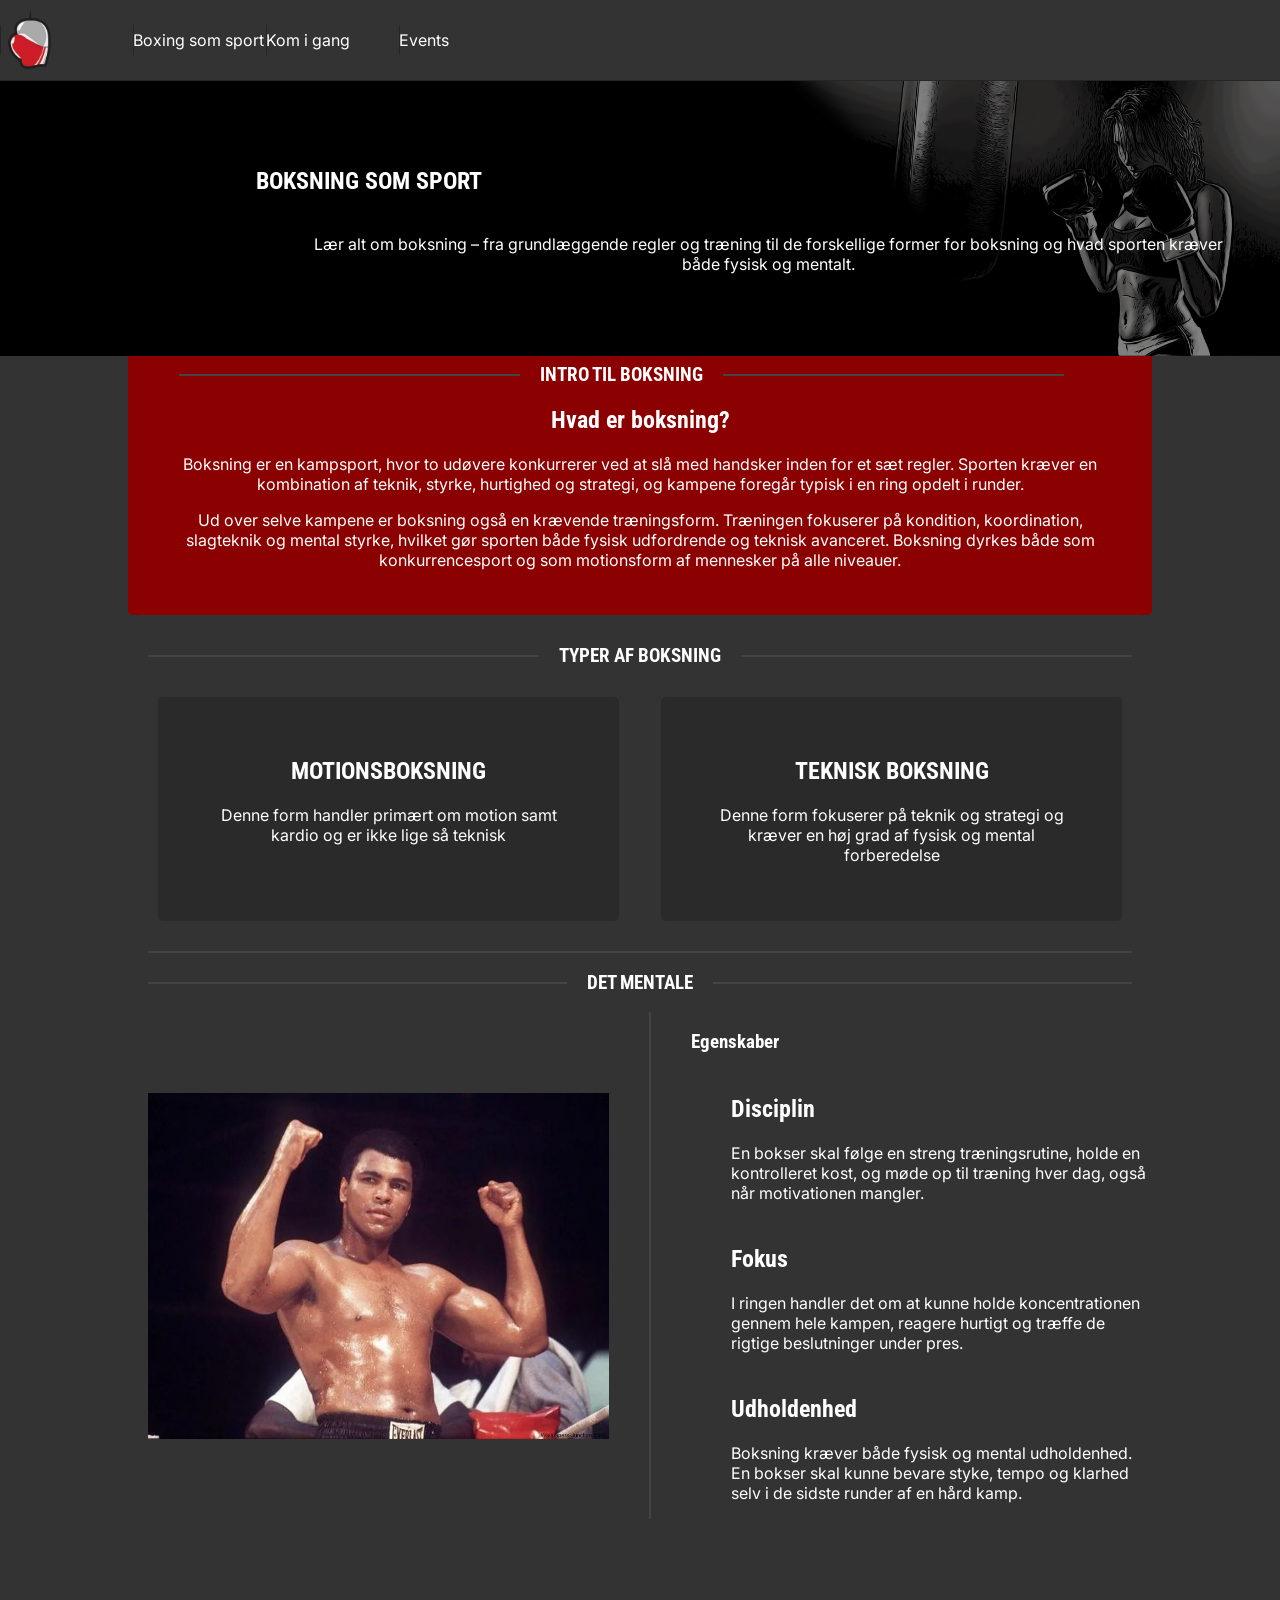
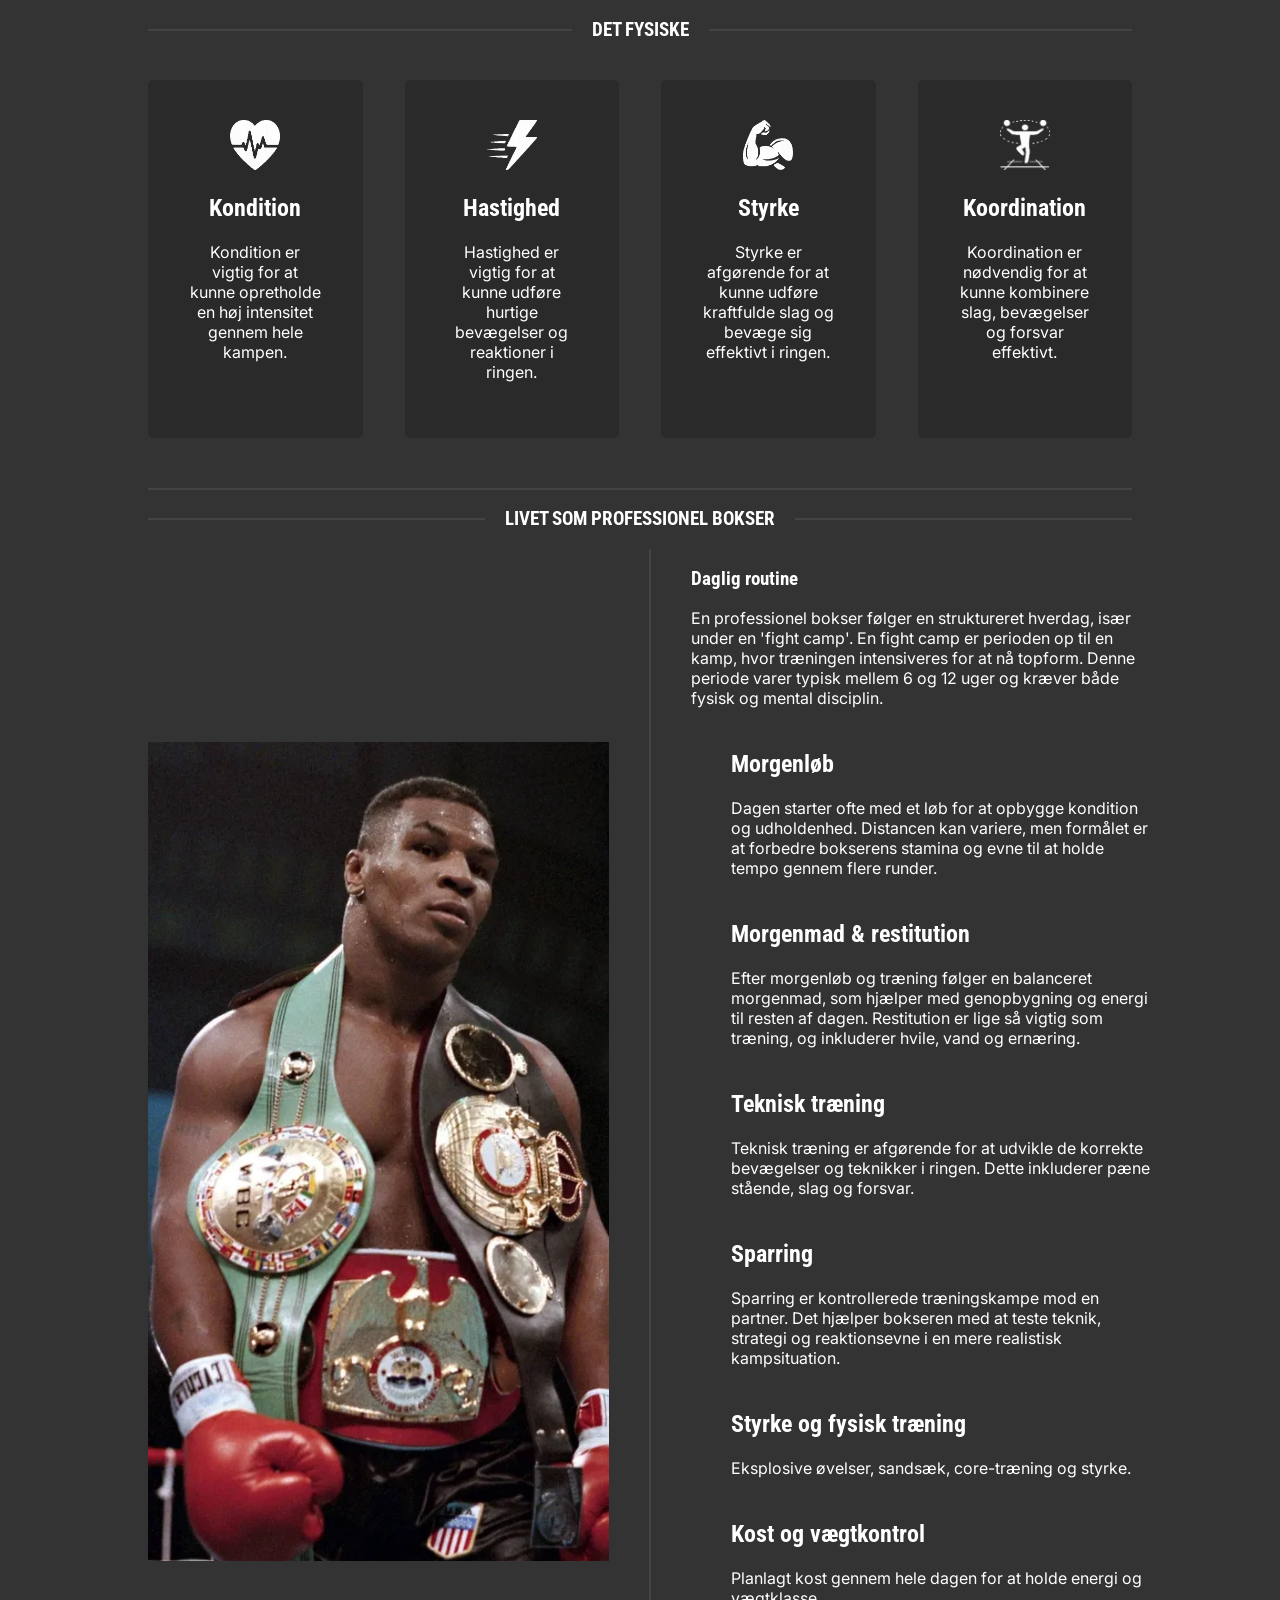
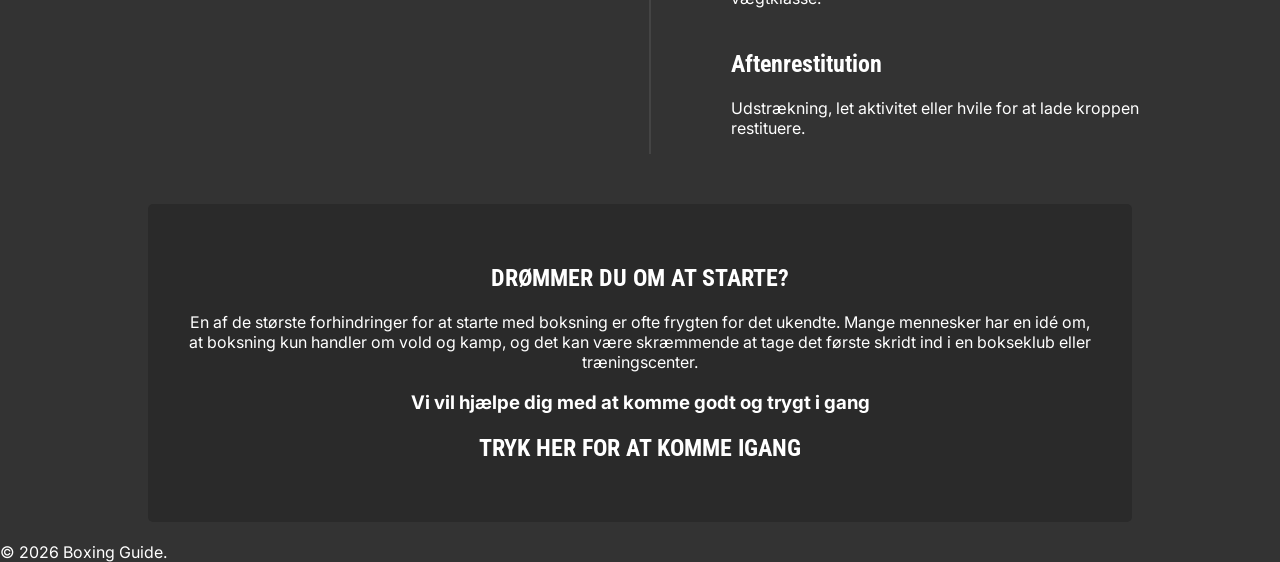
==== commit a7e801bb: "Peak - Drake" ====
--- a/boxing som sport.html
+++ b/boxing som sport.html
@@ -185,7 +185,7 @@
         <div class="divider"></div>
         <h1 class="title-line">LIVET SOM PROFESSIONEL BOKSER</h1>
 <div class="mental-section">
-        <img src="imgs/champ.jpg" alt="Muhammad ali with his hands up after winning a fight" class="img2" />
+        <img src="imgs/champ.jpg" alt="Muhammad ali with his hands up after winning a fight" class="img" />
 
         <div class="line"></div>
 
--- a/css/style.css
+++ b/css/style.css
@@ -19,11 +19,24 @@
 
 p {
   font-family: "inter", sans-serif;
+  overflow-wrap: break-word;
+  word-break: normal;
 }
 
 h1,
 h2 {
+  overflow-wrap: break-word;
+  word-break: normal;
   font-family: "roboto", sans-serif;
+}
+
+.imgsqr {
+  width: 100%;
+  aspect-ratio: 1 / 1;
+  height: auto;
+  object-fit: cover;
+  object-position: top;
+  border: white solid 1px;
 }
 
 img {
@@ -59,8 +72,6 @@
   align-items: center;
   height: 80px;
   position: sticky;
-  top: 0;
-  z-index: 10;
   border-bottom: #252525 solid 1px;
 }
 
@@ -77,15 +88,13 @@
 }
 
 nav {
-  flex: 1;
-  display: flex;
-}
-
-nav a {
-  display: flex;
-  justify-content: center;
-
-  height: 80px;
+  display: flex;
+}
+
+
+.img2 {
+  max-height: 50px;
+  height: auto;
 }
 
 header img {
@@ -194,6 +203,8 @@
   margin: 10px;
 }
 
+
+
 .icon {
   width: 50px;
   height: 50px;
@@ -261,7 +272,21 @@
 }
 
 .text-box {
-  width: 80%;
+  max-width: 90%;
+  padding: 20px;
+  margin: 0 auto;
+  text-align: center;
+
+}
+
+.text-left {
+  padding: 2%;
+  display: flex;
+  justify-content: left;
+  align-items: center;
+  text-align: left;
+  color: white;
+  flex-direction: column;
 }
 
 .centered {
@@ -360,6 +385,23 @@
   flex-direction: column;
 }
 
+.container4 {
+  width: 110%;
+  margin: 0px;
+  position: relative;
+  left: -5%;
+  padding: 0px;
+  margin-top: 30px;
+  justify-content: center;
+  border-radius: 1px;
+  align-items: center;
+  display: flex;
+  background-color: #252525;
+  flex-direction: column;
+}
+
+
+
 .mental-section {
   display: grid;
   grid-template-columns: 1fr 2px 1fr;
@@ -377,6 +419,7 @@
 .top {
   align-self: start;
 }
+
 
 .margin-top {
   margin-top: 10%;
@@ -411,6 +454,34 @@
 .title-line h1 {
   margin: 0;
   white-space: nowrap;
+}
+
+.boxgrid {
+  background-color: #222;
+  padding: 0%;
+  margin: 0px;
+  border-radius: 5px;
+  text-align: center;
+  color: white;
+  display: grid;
+  grid-template-columns: 1fr 1fr;
+}
+
+.boxgrid:hover {
+  background: #444;
+  transition: 0.3s ease;
+  cursor: pointer;
+  color: rgb(255, 79, 106);
+}
+
+.box4 {
+  background: #2a2a2a;
+  padding: 20px;
+  border-radius: 5px;
+  text-align: center;
+  margin: 0px;
+  text-decoration: none;
+  color: white;
 }
 
 .box3 {
--- a/css/layout.css
+++ b/css/layout.css
@@ -6,4 +6,91 @@
         gap: 20px;
     }
 
+    
+}
+
+
+
+@media (max-width: 768px) {
+
+  .burger {
+    display: block;
+  }
+
+  .nav-links {
+    display: none;
+    flex-direction: column;
+  }
+
+
+  .menu a {
+    padding: 20px;
+    border-bottom: 1px solid #444;
+  }
+
+  .menu.show {
+    display: flex;
+  }
+
+
+  /* NAVIGATION */
+  .grid4x1 {
+    grid-template-columns: 1fr 1fr;
+  }
+
+  /* REMOVE SIDE MARGINS */
+  .sectionpadding2 {
+    margin: 40px 20px;
+  }
+
+  /* CONTAINERS */
+  .container,
+  .container2,
+  .container3 {
+    width: 95%;
+  }
+
+  .container4 {
+    width: 100%;
+    left: 0;
+  }
+
+  /* HERO TEXT */
+  .hero-content {
+    width: 90%;
+    left: 50%;
+    transform: translate(-50%, -50%);
+  }
+
+  /* STACK GRIDS */
+  .grid1-1,
+  .grid3x1,
+  .grid4-1 {
+    grid-template-columns: 1fr;
+  }
+
+  /* NEWS BOX GRID */
+  .boxgrid {
+    grid-template-columns: 1fr;
+  }
+
+  /* MENTAL SECTION */
+  .mental-section {
+    grid-template-columns: 1fr;
+  }
+
+  .line {
+    display: none;
+  }
+
+  /* CARD HEIGHT */
+  .card {
+    height: 200px;
+  }
+
+  /* BUTTON */
+  .button1 {
+    margin-top: 40px;
+  }
+
 }
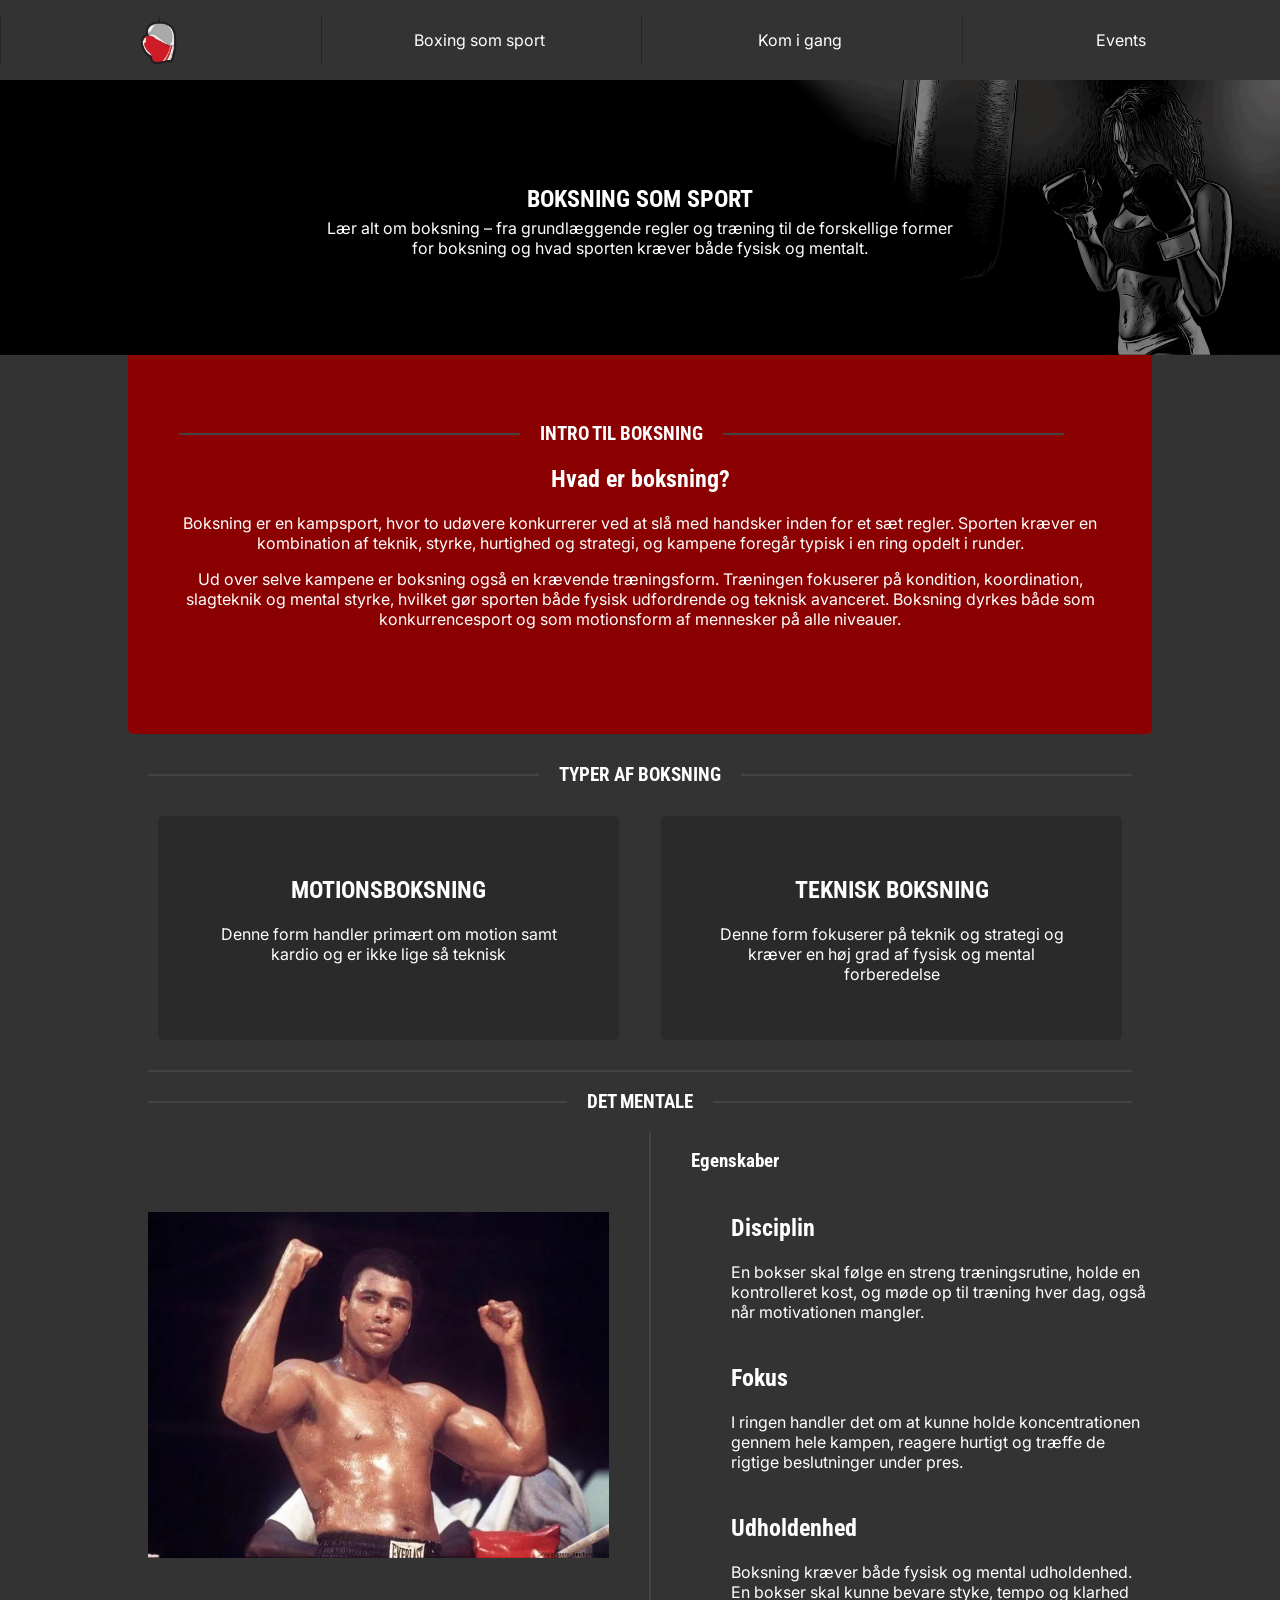
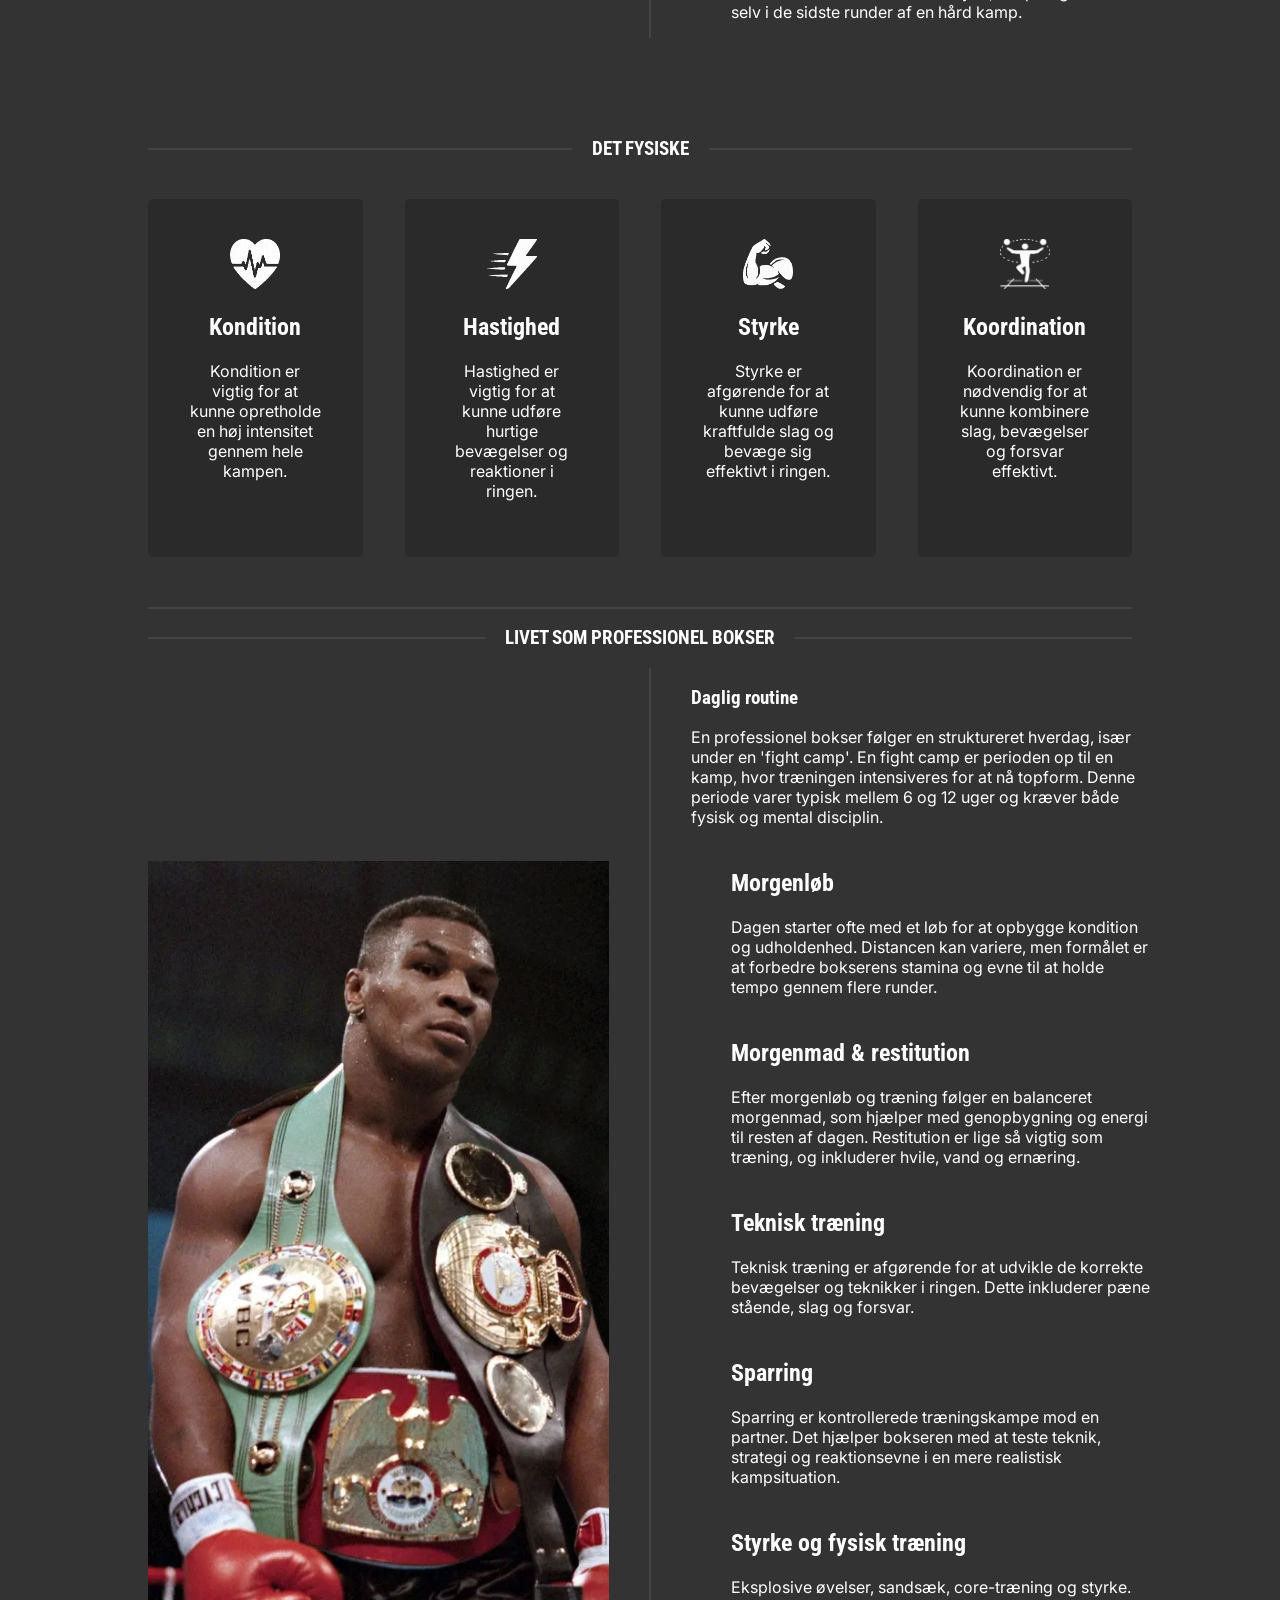
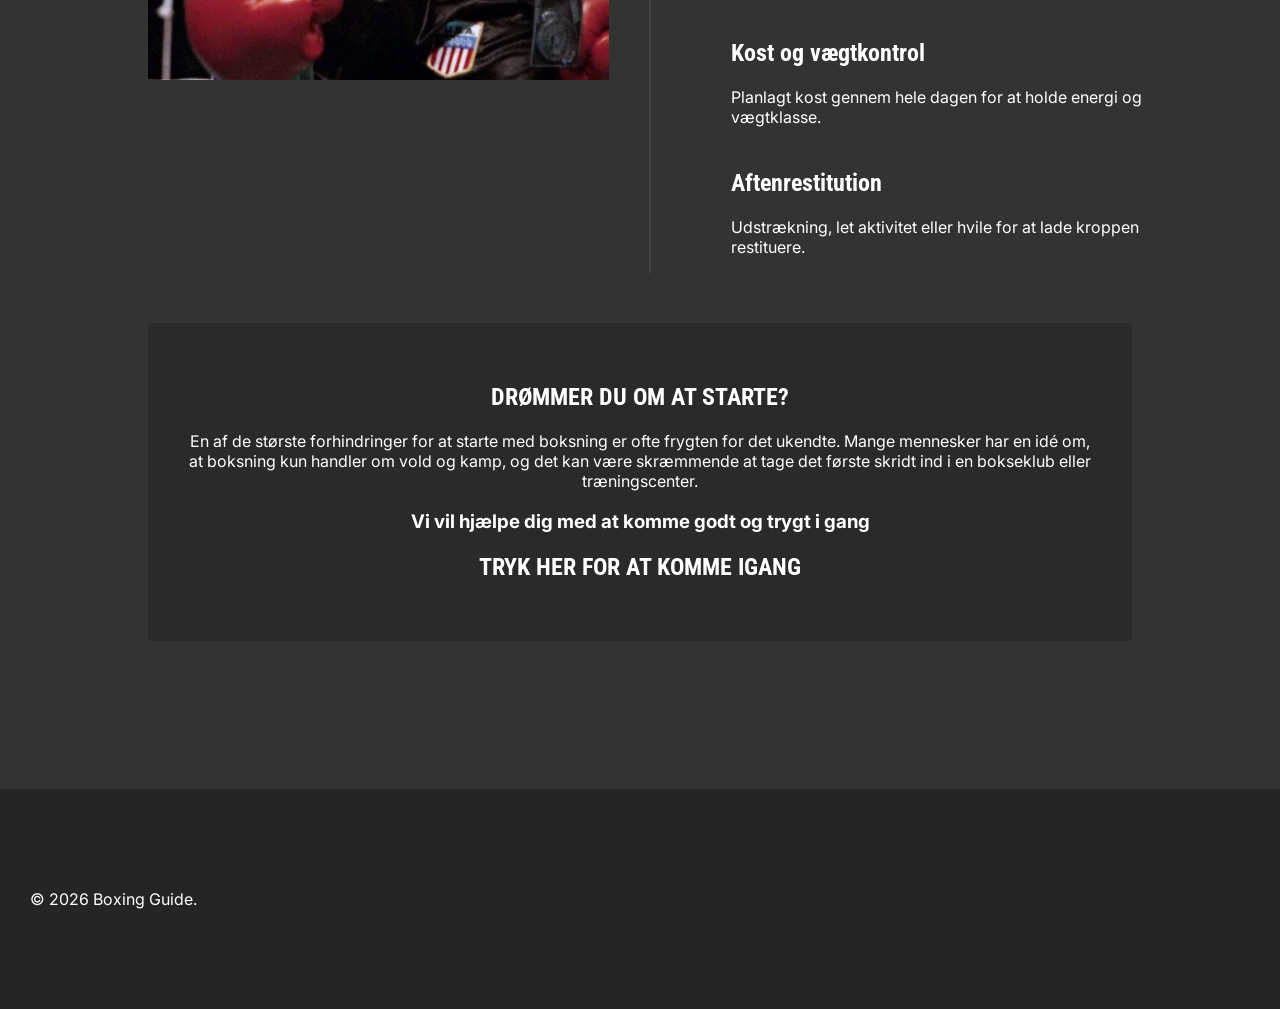
==== commit 54049f38: "Save your tears - The Weeknd ft. Ariana grande" ====
--- a/boxing som sport.html
+++ b/boxing som sport.html
@@ -10,22 +10,34 @@
   </head>
 </html>
 <body>
-  <header>
-    <nav class="grid4x1">
+    <header>
       <a href="index.html"><img src="imgs/favicon.png" alt="" /></a>
+
+      <nav class="navbar">
+        <button class="burger" onclick="toggleMenu()">☰</button>
+
+        <ul class="menu" id="menu">
+          <li><a href="boxing som sport.html">Boxing som sport</a></li>
+          <li><a href="kom i gang.html">Kom i gang</a></li>
+          <li><a href="events.html">Events</a></li>
+        </ul>
+      </nav>
+    </header>
+
+    <nav class="grid4x1 desktop-nav">
+      <a href="index.html"><img src="imgs/favicon.png" class="img2" /></a>
       <a href="boxing som sport.html">Boxing som sport</a>
       <a href="kom i gang.html">Kom i gang</a>
       <a href="events.html">Events</a>
     </nav>
-  </header>
 
   <section>
     <div>
       <div class="hero">
-        <img src="imgs/workout.png" />
-        <div class="hero-content-left">
-          <h1>BOKSNING SOM SPORT</h1>
-          <p class="text-box">Lær alt om boksning – fra grundlæggende regler og træning til de forskellige former for boksning og hvad sporten kræver både fysisk og mentalt.</p>
+        <img src="imgs/workout.png" class="imgheight"/>
+        <div class="hero-content">
+          <h1 class="margin-less">BOKSNING SOM SPORT</h1>
+          <p>Lær alt om boksning – fra grundlæggende regler og træning til de forskellige former for boksning og hvad sporten kræver både fysisk og mentalt.</p>
         </div>
       </div>
     </div>
@@ -153,7 +165,7 @@
     <div class="margin-top2">
         </div>
       <h1 class="title-line">DET FYSISKE</h1>
-      <div class="grid4x1">
+      <div class="grid4-1">
         <div class="box">
             <img src="imgs/icons/kondition.png" class="icon">
           <h2>Kondition</h2>
@@ -253,5 +265,11 @@
         btn.closest(".modal").style.display = "none";
       });
     });
+
+  
+      function toggleMenu() {
+        document.getElementById("menu").classList.toggle("active");
+      }
+    
   </script>
 </body>
--- a/css/style.css
+++ b/css/style.css
@@ -58,6 +58,38 @@
   color: white;
 }
 
+footer {
+  background: #252525;
+  padding: 100px 30px;
+  margin-top: 10%;
+}
+
+footer ul {
+  list-style-type: none;
+  margin: 10px;
+  margin-left: -10px;
+  margin-bottom: 20px;
+}
+
+footer ul a {
+  text-decoration: none;
+  color: white;
+  padding: 0px 5px;
+  border-radius: 5px;
+}
+footer ul a:hover {
+  color: darkred;
+  background-color: #111;
+}
+
+footer li {
+  padding: 5px;
+}
+
+.hero-content p {
+  margin-top: -14px;
+}
+
 summary {
   font-family: "roboto", sans-serif;
 }
@@ -72,7 +104,9 @@
   align-items: center;
   height: 80px;
   position: sticky;
+  z-index: 10;
   border-bottom: #252525 solid 1px;
+  height: 60px;
 }
 
 header a img {
@@ -87,16 +121,50 @@
   align-items: center;
 }
 
-nav {
-  display: flex;
-}
-
+.navbar {
+  display: flex;
+  justify-content: center;
+  align-items: center;
+}
+
+.menu {
+  list-style: none;
+  display: flex;
+  gap: 20px;
+  justify-content: center;
+}
+
+.menu.active {
+  display: flex;
+  flex-direction: column;
+  background: #333;
+  width: 100%;
+  padding: 20px 10px;
+  margin-top: 0px;
+}
+
+.burger {
+  display: none;
+  background: none;
+  border: none;
+  font-size: 24px;
+  color: white;
+  cursor: pointer;
+}
 
 .img2 {
   max-height: 50px;
   height: auto;
 }
 
+.imgheight {
+  max-height: 500px;
+  min-height: 150px;
+  object-fit: cover;
+  object-position: left;
+  z-index: 0;
+}
+
 header img {
   max-height: 60px;
   padding-left: 0px;
@@ -105,8 +173,8 @@
 .button1 {
   background-color: red;
   color: white;
-  margin-top: 100px;
   border: none;
+  margin-top: 0px;
   padding: 18px 50px;
 }
 
@@ -172,17 +240,23 @@
   background-color: #333;
   grid-template-columns: repeat(4, 1fr);
   gap: 2px;
+  height: 80px;
 }
 
 .grid4x1 a {
   position: relative;
   border-right: none;
+  color: white;
+  text-decoration: none;
+  display: flex;
+  justify-content: center;
+  align-items: center;
 }
 
 .grid4x1 a:hover {
   background: red;
   filter: brightness(70%);
-  transition: transform 0.3s ease;
+  transition: 0.3s ease;
 }
 
 .grid4x1 a::before {
@@ -203,8 +277,6 @@
   margin: 10px;
 }
 
-
-
 .icon {
   width: 50px;
   height: 50px;
@@ -276,7 +348,6 @@
   padding: 20px;
   margin: 0 auto;
   text-align: center;
-
 }
 
 .text-left {
@@ -348,7 +419,7 @@
   height: 200px;
   width: 100%;
   margin-top: -25px;
-  padding: 40px 0px;
+  padding: 100px 0px;
   display: flex;
   flex-direction: column;
   justify-content: center;
@@ -400,8 +471,6 @@
   flex-direction: column;
 }
 
-
-
 .mental-section {
   display: grid;
   grid-template-columns: 1fr 2px 1fr;
@@ -419,7 +488,6 @@
 .top {
   align-self: start;
 }
-
 
 .margin-top {
   margin-top: 10%;
--- a/css/layout.css
+++ b/css/layout.css
@@ -1,37 +1,92 @@
 @media (min-width: 768px) {
-    header ul{
-        display: flex;
-        list-style: none;
-        justify-content: center;
-        gap: 20px;
-    }
+  header ul {
+    display: flex;
+    list-style: none;
+    justify-content: center;
+    gap: 20px;
+  }
 
-    
+  header {
+    display: none;
+  }
+
+  .burger {
+    display: none;
+  }
+
+  .menu {
+    display: none;
+  }
+
+  .desktop-nav {
+    display: grid;
+  }
+
+  .navbar {
+    justify-content: center;
+    gap: 40px;
+  }
 }
 
+@media (max-width: 768px) {
+  .hero-content h1 {
+    font-size: 24px;
+  }
 
+  .container3 h1,
+  h2 {
+    font-size: 24px;
+    margin-top: 0px;
+  }
 
-@media (max-width: 768px) {
+  .box3 h2 {
+    align-self: top;
+  }
+
+  .redsection {
+    padding: 180px 0px;
+  }
+
+  .desktop-nav {
+    display: none;
+  }
 
   .burger {
     display: block;
   }
 
-  .nav-links {
+  .hero-content p {
+    font-size: 13px;
+  }
+
+  .burger {
+    display: block;
+  }
+
+  .hero-content .button1 {
+    margin-top: 0px;
+  }
+
+  .menu {
     display: none;
     flex-direction: column;
+    position: absolute;
+    top: 60px;
+    left: 0;
+    width: 100%;
+    background: #222;
   }
 
-
-  .menu a {
-    padding: 20px;
-    border-bottom: 1px solid #444;
-  }
-
-  .menu.show {
+  .menu.active {
     display: flex;
   }
 
+  .container,
+  .container2,
+  .container3,
+  .container4 {
+    padding: 0px;
+  }
 
   /* NAVIGATION */
   .grid4x1 {
@@ -89,8 +144,4 @@
   }
 
   /* BUTTON */
-  .button1 {
-    margin-top: 40px;
-  }
-
-}+}
